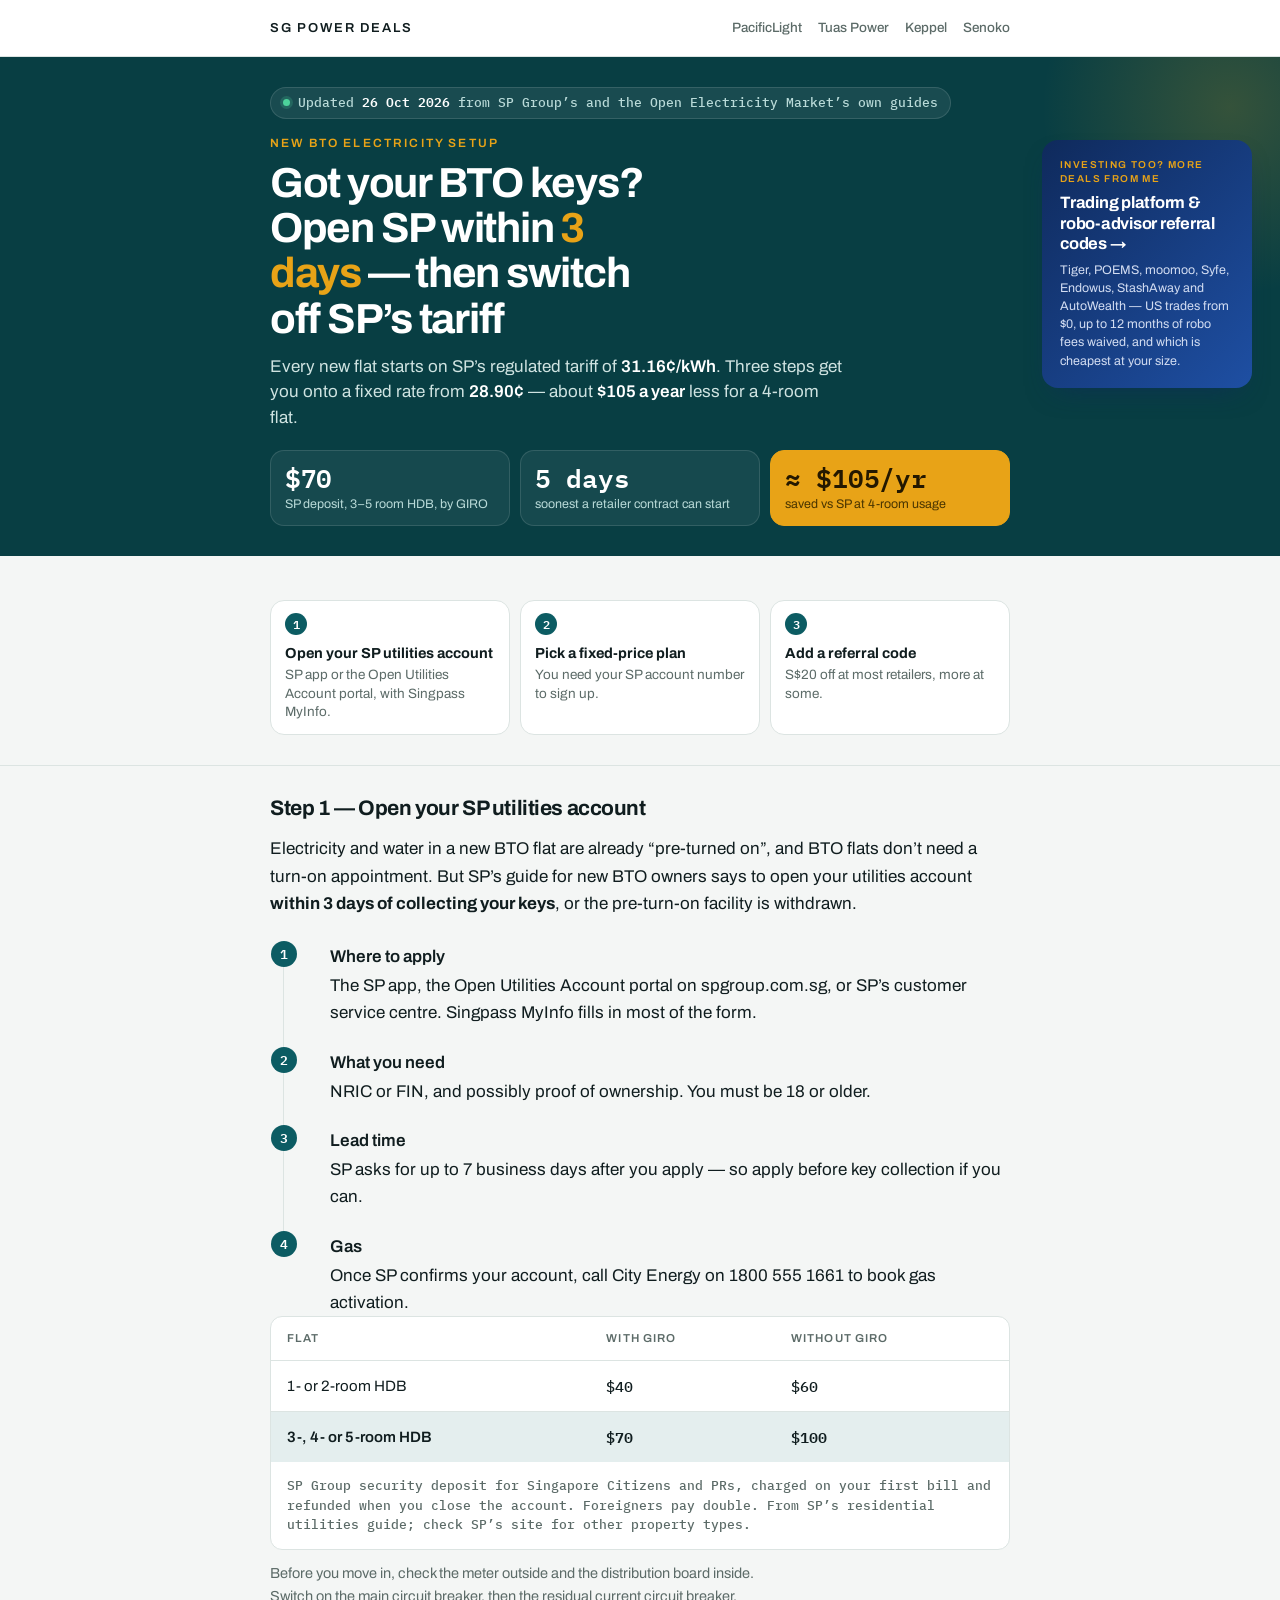
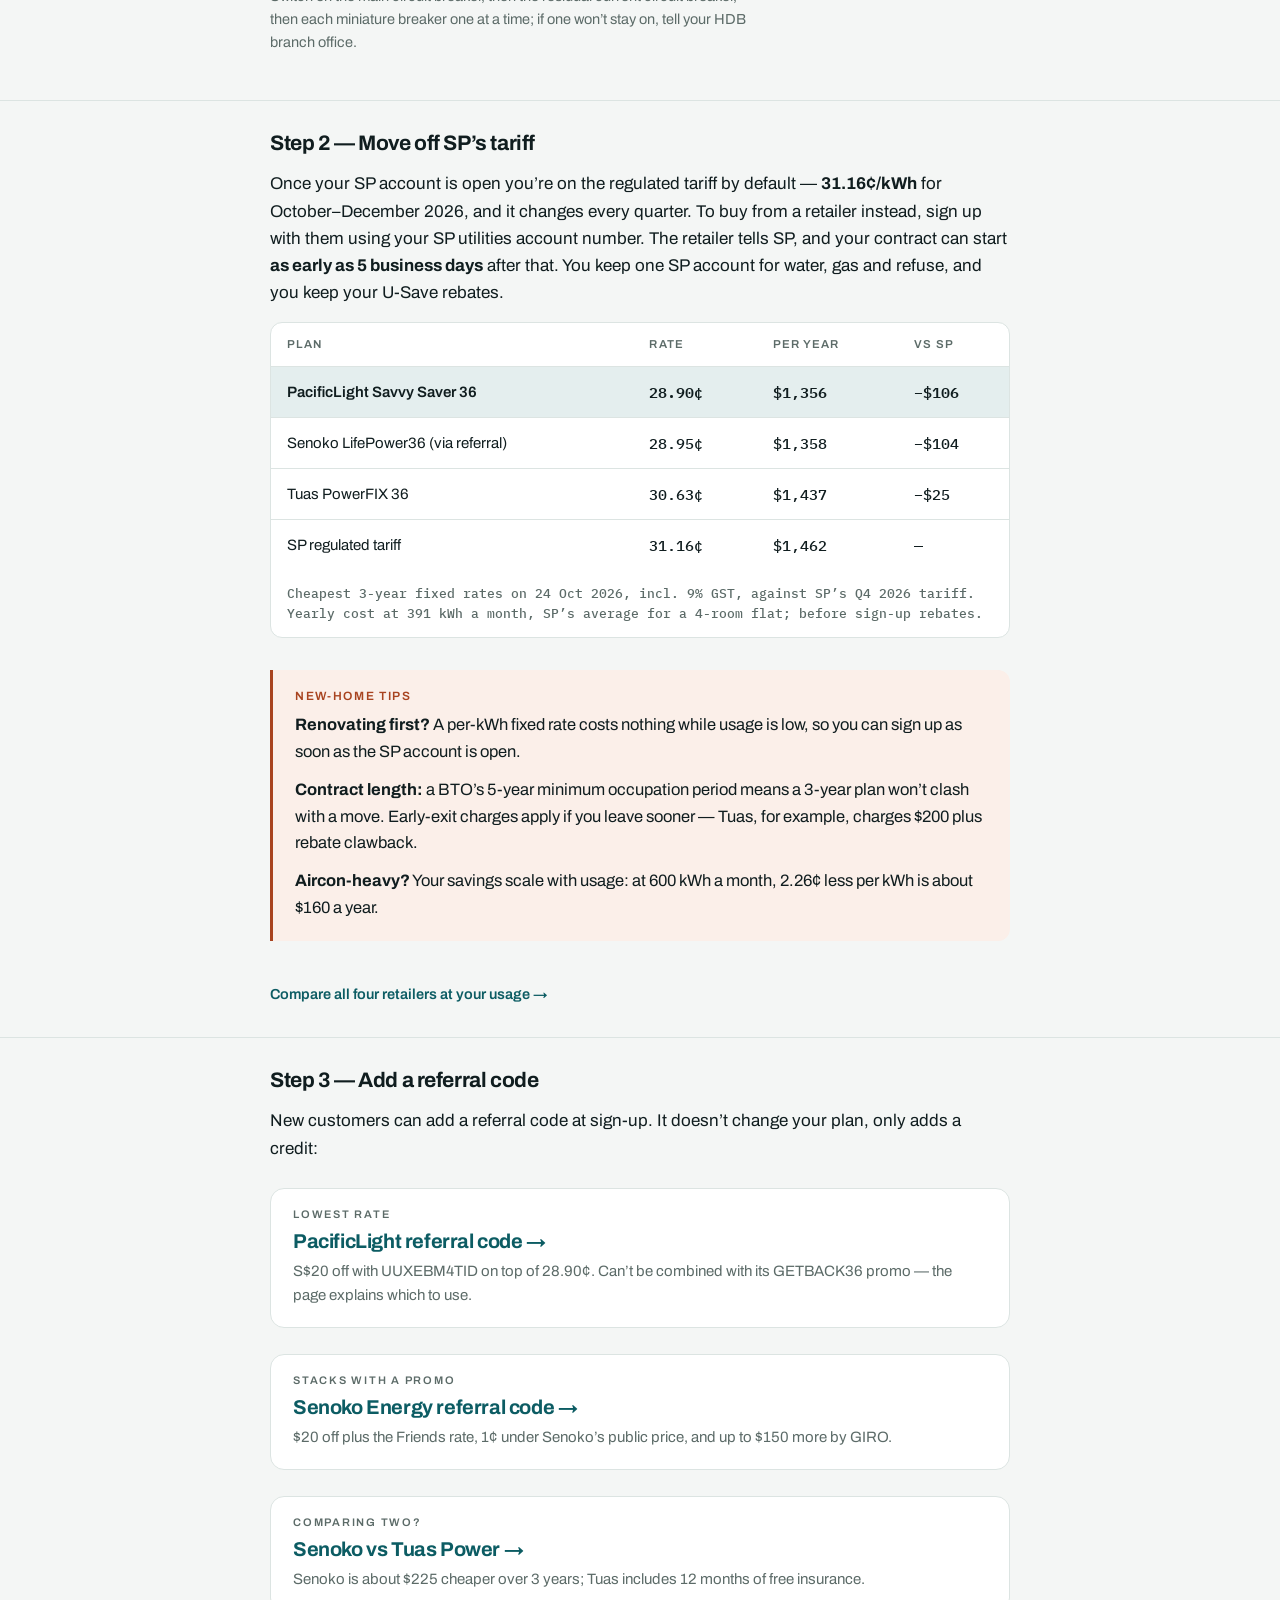
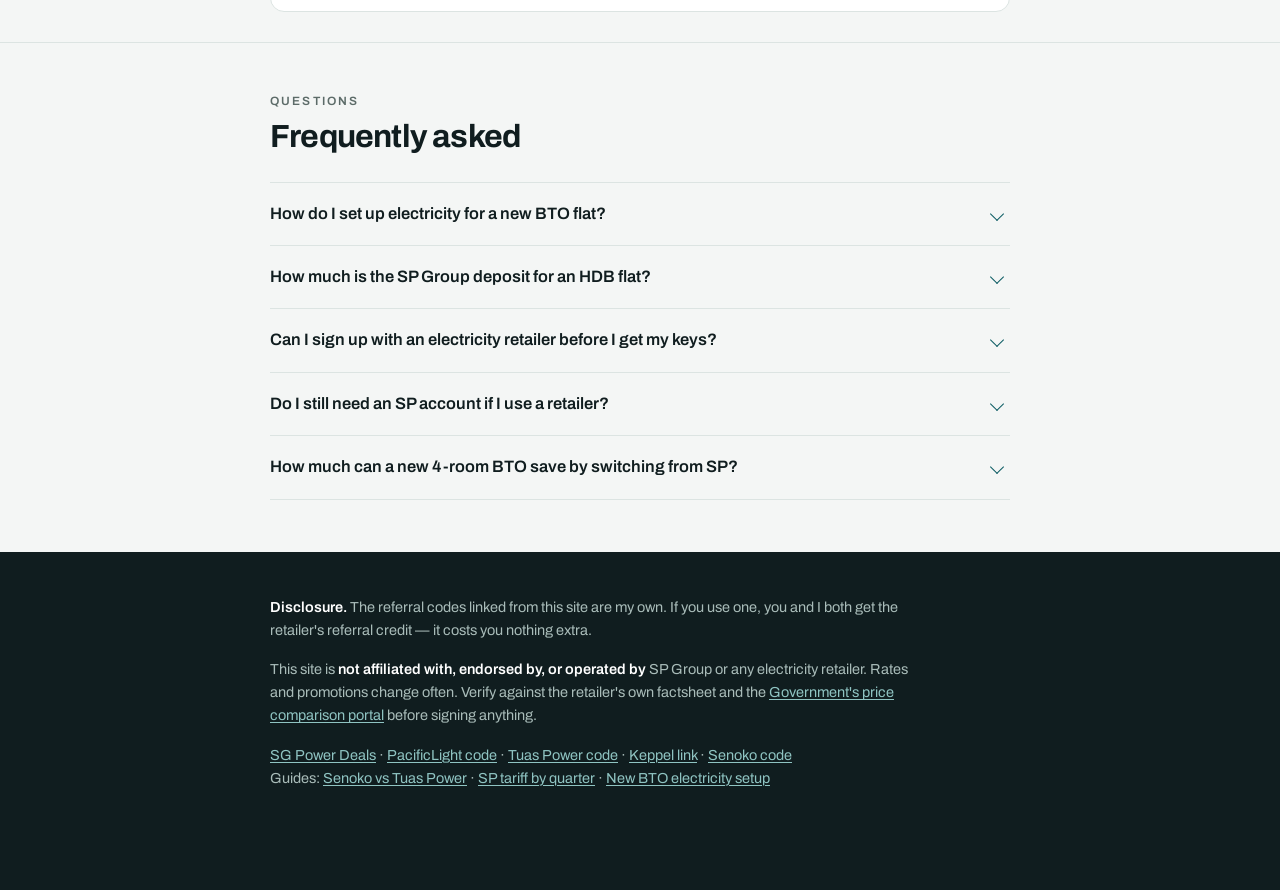
==== bto-electricity-setup/index.html @ 51de55b4 "Add bto-electricity-setup guide" ====
<!DOCTYPE html>
<html lang="en-SG">
<head>
<meta charset="utf-8">
<meta name="viewport" content="width=device-width, initial-scale=1">

<!-- =========================================================
     sgpowerdeals.com/bto-electricity-setup/
     New-BTO electricity guide, built 26 Oct 2026. Sources: SP Group
     "Pre-Turn-On Information for New BTO Owners" PDF (3-day rule),
     SP "Quick guide to your utilities" (7 business days lead time; BTO
     no appointment), SP Residential Utilities Guide (deposits),
     openelectricitymarket.sg (contract starts as early as 5 business days
     after the retailer informs SP). Retailer rates from 24 Oct 2026.
     When rates or the SP tariff change: hero rsub + vstats, the rates
     table (yearly cost = rate x 391 x 12), FAQ #5 (HTML + JSON-LD).
     ========================================================= -->

<title>New BTO Electricity Setup (2026): Open SP in 3 Days, Then Switch to a Fixed Plan</title>
<meta name="description" content="Collecting BTO keys? How to open your SP utilities account (deposit $70 by GIRO for 3–5 room), when to do it, and how to move off SP’s 31.16¢ tariff to a fixed plan from 28.90¢ — about $105 a year saved.">
<link rel="canonical" href="https://sgpowerdeals.com/bto-electricity-setup/">
<meta name="robots" content="index,follow,max-image-preview:large">

<meta property="og:type" content="article">
<meta property="og:title" content="New BTO? Set up electricity in 3 steps — and skip SP’s 31.16¢ tariff">
<meta property="og:description" content="Open SP within 3 days of key collection, then switch to a fixed plan from 28.90¢. Deposits, timelines and codes.">
<meta property="og:url" content="https://sgpowerdeals.com/bto-electricity-setup/">
<meta property="og:locale" content="en_SG">
<meta name="twitter:card" content="summary">
<meta name="theme-color" content="#0C5C63">

<link rel="preconnect" href="https://fonts.googleapis.com">
<link rel="preconnect" href="https://fonts.gstatic.com" crossorigin>
<link href="https://fonts.googleapis.com/css2?family=Archivo:wght@400;500;600;700&family=IBM+Plex+Mono:wght@500;600&display=swap" rel="stylesheet">
<link rel="stylesheet" href="/style.css">
</head>
<body>

<div class="masthead"><div class="wrap">
  <a class="brand" href="/">SG Power Deals</a>
  <nav class="mnav">
    <a href="/pacificlight-referral-code/">PacificLight</a>
    <a href="/tuas-power-referral-code/">Tuas Power</a>
    <a href="/keppel-electric-referral-code/">Keppel</a>
    <a href="/senoko-energy-referral-code/">Senoko</a>
  </nav>
</div></div>

<header class="rhero"><div class="wrap">
  <p class="asof"><span class="dot"></span><span>Updated <b>26 Oct 2026</b> from SP Group’s and the Open Electricity Market’s own guides</span></p>
  <p class="vlabel">New BTO electricity setup</p>
  <h1 class="rtitle">Got your BTO keys? Open SP within <em>3 days</em> — then switch off SP’s tariff</h1>
  <p class="rsub">Every new flat starts on SP’s regulated tariff of <b>31.16¢/kWh</b>. Three steps get you onto a fixed rate from <b>28.90¢</b> — about <b>$105 a year</b> less for a 4-room flat.</p>
  <div class="vstats"><div class="vstat"><div class="n">$70</div><div class="l">SP deposit, 3–5 room HDB, by GIRO</div></div><div class="vstat"><div class="n">5 days</div><div class="l">soonest a retailer contract can start</div></div><div class="vstat hi"><div class="n">≈ $105/yr</div><div class="l">saved vs SP at 4-room usage</div></div></div>
</div></header>

<main>
<section class="vsec"><div class="wrap">
  <ol class="qsteps"><li><b>Open your SP utilities account</b>SP app or the Open Utilities Account portal, with Singpass MyInfo.</li><li><b>Pick a fixed-price plan</b>You need your SP account number to sign up.</li><li><b>Add a referral code</b>S$20 off at most retailers, more at some.</li></ol>
</div></section>

<section class="vsec"><div class="wrap">
  <h2 class="sm">Step 1 — Open your SP utilities account</h2>
  <p>Electricity and water in a new BTO flat are already “pre-turned on”, and BTO flats don’t need a turn-on appointment. But SP’s guide for new BTO owners says to open your utilities account <b>within 3 days of collecting your keys</b>, or the pre-turn-on facility is withdrawn.</p>
  <ul class="steps">
    <li><b>Where to apply</b>The SP app, the Open Utilities Account portal on spgroup.com.sg, or SP’s customer service centre. Singpass MyInfo fills in most of the form.</li>
    <li><b>What you need</b>NRIC or FIN, and possibly proof of ownership. You must be 18 or older.</li>
    <li><b>Lead time</b>SP asks for up to 7 business days after you apply — so apply before key collection if you can.</li>
    <li><b>Gas</b>Once SP confirms your account, call City Energy on 1800 555 1661 to book gas activation.</li>
  </ul>
  <div class="scroll"><table><caption>SP Group security deposit for Singapore Citizens and PRs, charged on your first bill and refunded when you close the account. Foreigners pay double. From SP’s residential utilities guide; check SP’s site for other property types.</caption><thead><tr><th>Flat</th><th>With GIRO</th><th>Without GIRO</th></tr></thead><tbody>
<tr><td>1- or 2-room HDB</td><td class="num">$40</td><td class="num">$60</td></tr>
<tr class="subj"><td>3-, 4- or 5-room HDB</td><td class="num">$70</td><td class="num">$100</td></tr>
</tbody></table></div>
  <p class="fine">Before you move in, check the meter outside and the distribution board inside. Switch on the main circuit breaker, then the residual current circuit breaker, then each miniature breaker one at a time; if one won’t stay on, tell your HDB branch office.</p>
</div></section>

<section class="vsec"><div class="wrap">
  <h2 class="sm">Step 2 — Move off SP’s tariff</h2>
  <p>Once your SP account is open you’re on the regulated tariff by default — <b>31.16¢/kWh</b> for October–December 2026, and it changes every quarter. To buy from a retailer instead, sign up with them using your SP utilities account number. The retailer tells SP, and your contract can start <b>as early as 5 business days</b> after that. You keep one SP account for water, gas and refuse, and you keep your U-Save rebates.</p>
  <div class="scroll"><table><caption>Cheapest 3-year fixed rates on 24 Oct 2026, incl. 9% GST, against SP’s Q4 2026 tariff. Yearly cost at 391 kWh a month, SP’s average for a 4-room flat; before sign-up rebates.</caption><thead><tr><th>Plan</th><th>Rate</th><th>Per year</th><th>vs SP</th></tr></thead><tbody>
<tr class="subj"><td>PacificLight Savvy Saver 36</td><td class="num">28.90¢</td><td class="num">$1,356</td><td class="num">−$106</td></tr>
<tr><td>Senoko LifePower36 (via referral)</td><td class="num">28.95¢</td><td class="num">$1,358</td><td class="num">−$104</td></tr>
<tr><td>Tuas PowerFIX 36</td><td class="num">30.63¢</td><td class="num">$1,437</td><td class="num">−$25</td></tr>
<tr><td>SP regulated tariff</td><td class="num">31.16¢</td><td class="num">$1,462</td><td class="num">—</td></tr>
</tbody></table></div>
  <div class="notice"><div class="t">New-home tips</div><p><b>Renovating first?</b> A per-kWh fixed rate costs nothing while usage is low, so you can sign up as soon as the SP account is open.</p><p><b>Contract length:</b> a BTO’s 5-year minimum occupation period means a 3-year plan won’t clash with a move. Early-exit charges apply if you leave sooner — Tuas, for example, charges $200 plus rebate clawback.</p><p><b>Aircon-heavy?</b> Your savings scale with usage: at 600 kWh a month, 2.26¢ less per kWh is about $160 a year.</p></div>
  <a class="ranklink" href="/#compare">Compare all four retailers at your usage →</a>
</div></section>

<section class="vsec"><div class="wrap">
  <h2 class="sm">Step 3 — Add a referral code</h2>
  <p>New customers can add a referral code at sign-up. It doesn’t change your plan, only adds a credit:</p>
  <a class="also" href="/pacificlight-referral-code/">
    <div class="k">Lowest rate</div>
    <div class="h">PacificLight referral code →</div>
    <div class="d">S$20 off with UUXEBM4TID on top of 28.90¢. Can’t be combined with its GETBACK36 promo — the page explains which to use.</div>
  </a>
  <a class="also" href="/senoko-energy-referral-code/">
    <div class="k">Stacks with a promo</div>
    <div class="h">Senoko Energy referral code →</div>
    <div class="d">$20 off plus the Friends rate, 1¢ under Senoko’s public price, and up to $150 more by GIRO.</div>
  </a>
  <a class="also" href="/senoko-vs-tuas-power/">
    <div class="k">Comparing two?</div>
    <div class="h">Senoko vs Tuas Power →</div>
    <div class="d">Senoko is about $225 cheaper over 3 years; Tuas includes 12 months of free insurance.</div>
  </a>
  <a class="sister" href="https://sginvestdeals.com/">
    <div class="k">Investing too? More deals from me</div>
    <div class="h">Trading platform &amp; robo-advisor referral codes <span aria-hidden="true">→</span></div>
    <div class="d">Tiger, POEMS, moomoo, Syfe, Endowus, StashAway and AutoWealth — US trades from $0, up to 12 months of robo fees waived, and which is cheapest at your size.</div>
  </a>
</div></section>

<section><div class="wrap">
  <p class="kicker">Questions</p>
  <h2>Frequently asked</h2>
  <div class="faq">
    <details><summary>How do I set up electricity for a new BTO flat?</summary><div class="body"><p>Open an SP utilities account through the SP app or SP’s Open Utilities Account portal, ideally before key collection and no later than 3 days after. Electricity and water are pre-turned on in new BTO flats, so no appointment is needed. Then, if you want a fixed rate, sign up with an electricity retailer using your SP account number.</p></div></details>
    <details><summary>How much is the SP Group deposit for an HDB flat?</summary><div class="body"><p>For Singapore Citizens and PRs, $70 with GIRO or $100 without for a 3-, 4- or 5-room HDB flat, and $40 or $60 for 1- and 2-room flats. Foreigners pay double. The deposit is charged on your first bill and refunded when the account is closed.</p></div></details>
    <details><summary>Can I sign up with an electricity retailer before I get my keys?</summary><div class="body"><p>You need an SP utilities account number to sign up with a retailer, so open the SP account first. Once you have it, the retailer contract can start as early as 5 business days after the retailer informs SP.</p></div></details>
    <details><summary>Do I still need an SP account if I use a retailer?</summary><div class="body"><p>Yes. Your SP utilities account stays open for water, gas and refuse charges, and SP still reads your meter. The retailer only replaces the electricity charge.</p></div></details>
    <details><summary>How much can a new 4-room BTO save by switching from SP?</summary><div class="body"><p>At SP’s average of about 391 kWh a month for a 4-room flat, a 28.90¢ fixed plan costs about $106 a year less than SP’s Q4 2026 tariff of 31.16¢, before any sign-up rebate or referral credit.</p></div></details>
  </div>
</div></section>
</main>

<footer><div class="wrap">
  <p><b>Disclosure.</b> The referral codes linked from this site are my own. If you use one, you and I both get the retailer's referral credit — it costs you nothing extra.</p>
  <p>This site is <b>not affiliated with, endorsed by, or operated by</b> SP Group or any electricity retailer. Rates and promotions change often. Verify against the retailer's own factsheet and the <a href="https://compare.openelectricitymarket.sg/" rel="nofollow noopener">Government's price comparison portal</a> before signing anything.</p>
  <p style="margin:0"><a href="/">SG Power Deals</a> · <a href="/pacificlight-referral-code/">PacificLight code</a> · <a href="/tuas-power-referral-code/">Tuas Power code</a> · <a href="/keppel-electric-referral-code/">Keppel link</a> · <a href="/senoko-energy-referral-code/">Senoko code</a><br>Guides: <a href="/senoko-vs-tuas-power/">Senoko vs Tuas Power</a> · <a href="/sp-electricity-tariff/">SP tariff by quarter</a> · <a href="/bto-electricity-setup/">New BTO electricity setup</a></p>
</div></footer>

<script src="/app.js" defer></script>

<script type="application/ld+json">
{
 "@context": "https://schema.org",
 "@graph": [
  {
   "@type": "WebPage",
   "@id": "https://sgpowerdeals.com/bto-electricity-setup/#webpage",
   "url": "https://sgpowerdeals.com/bto-electricity-setup/",
   "name": "New BTO Electricity Setup (2026): Open SP in 3 Days, Then Switch to a Fixed Plan",
   "description": "Collecting BTO keys? How to open your SP utilities account (deposit $70 by GIRO for 3–5 room), when to do it, and how to move off SP’s 31.16¢ tariff to a fixed plan from 28.90¢ — about $105 a year saved.",
   "inLanguage": "en-SG",
   "dateModified": "2026-10-26",
   "isPartOf": {
    "@type": "WebSite",
    "name": "SG Power Deals",
    "url": "https://sgpowerdeals.com/"
   }
  },
  {
   "@type": "FAQPage",
   "@id": "https://sgpowerdeals.com/bto-electricity-setup/#faq",
   "mainEntity": [
    {
     "@type": "Question",
     "name": "How do I set up electricity for a new BTO flat?",
     "acceptedAnswer": {
      "@type": "Answer",
      "text": "Open an SP utilities account through the SP app or SP’s Open Utilities Account portal, ideally before key collection and no later than 3 days after. Electricity and water are pre-turned on in new BTO flats, so no appointment is needed. Then, if you want a fixed rate, sign up with an electricity retailer using your SP account number."
     }
    },
    {
     "@type": "Question",
     "name": "How much is the SP Group deposit for an HDB flat?",
     "acceptedAnswer": {
      "@type": "Answer",
      "text": "For Singapore Citizens and PRs, $70 with GIRO or $100 without for a 3-, 4- or 5-room HDB flat, and $40 or $60 for 1- and 2-room flats. Foreigners pay double. The deposit is charged on your first bill and refunded when the account is closed."
     }
    },
    {
     "@type": "Question",
     "name": "Can I sign up with an electricity retailer before I get my keys?",
     "acceptedAnswer": {
      "@type": "Answer",
      "text": "You need an SP utilities account number to sign up with a retailer, so open the SP account first. Once you have it, the retailer contract can start as early as 5 business days after the retailer informs SP."
     }
    },
    {
     "@type": "Question",
     "name": "Do I still need an SP account if I use a retailer?",
     "acceptedAnswer": {
      "@type": "Answer",
      "text": "Yes. Your SP utilities account stays open for water, gas and refuse charges, and SP still reads your meter. The retailer only replaces the electricity charge."
     }
    },
    {
     "@type": "Question",
     "name": "How much can a new 4-room BTO save by switching from SP?",
     "acceptedAnswer": {
      "@type": "Answer",
      "text": "At SP’s average of about 391 kWh a month for a 4-room flat, a 28.90¢ fixed plan costs about $106 a year less than SP’s Q4 2026 tariff of 31.16¢, before any sign-up rebate or referral credit."
     }
    }
   ]
  }
 ]
}
</script>
</body>
</html>
---- style.css ----
/* SG Power Deals — shared stylesheet
   Design system: teal = structure, amber = "cheapest / the win",
   clay = warning + "extra you'd pay". Amber ALWAYS means cheapest,
   on every page, so the charts read consistently across the site. */

:root{
  --ink:#101D1F;
  --paper:#F4F6F5;
  --card:#FFFFFF;
  --teal:#0C5C63;
  --teal-deep:#083E43;
  --teal-pale:#E4EEEE;
  --amber:#E8A317;
  --amber-pale:#FDF3DE;
  --clay:#A8431F;
  --clay-pale:#FBEFE9;
  --rule:#DCE4E2;
  --muted:#5C6B68;
  --sans:'Archivo',-apple-system,BlinkMacSystemFont,'Segoe UI',Roboto,sans-serif;
  --mono:'IBM Plex Mono',ui-monospace,SFMono-Regular,Menlo,monospace;
}
*{box-sizing:border-box}
html{-webkit-text-size-adjust:100%;scroll-behavior:smooth}
body{margin:0;background:var(--paper);color:var(--ink);
  font:400 17px/1.6 var(--sans);-webkit-font-smoothing:antialiased}
.wrap{max-width:760px;margin:0 auto;padding:0 20px}

/* ---------- masthead ---------- */
.masthead{border-bottom:1px solid var(--rule);background:var(--card)}
.masthead .wrap{display:flex;align-items:center;justify-content:space-between;
  gap:16px;min-height:56px;padding-top:8px;padding-bottom:8px;flex-wrap:wrap}
.brand{font:600 13px/1 var(--sans);letter-spacing:.14em;text-transform:uppercase;
  color:var(--ink);text-decoration:none;white-space:nowrap}
.mnav{display:flex;gap:16px;font:500 13.5px/1 var(--sans);flex-wrap:wrap}
.mnav a{color:var(--muted);text-decoration:none;white-space:nowrap}
.mnav a:hover{color:var(--teal)}
.mnav a[aria-current="page"]{color:var(--teal);font-weight:600}

/* ---------- hero ---------- */
.hero{background:var(--card);border-bottom:1px solid var(--rule);padding:56px 0 44px}
.eyebrow{font:600 12px/1 var(--sans);letter-spacing:.18em;text-transform:uppercase;
  color:var(--teal);margin:0 0 20px}
h1{font:700 clamp(38px,8.5vw,60px)/1.02 var(--sans);letter-spacing:-.035em;
  margin:0 0 20px;max-width:16ch}
h1 em{font-style:normal;color:var(--teal)}
.thesis{font-size:19px;line-height:1.5;max-width:56ch;margin:0}
.thesis b{font-weight:600}
.checked{font:500 13px/1.5 var(--mono);color:var(--muted);margin:22px 0 0;letter-spacing:.02em}

/* ---------- code slab ---------- */
.slab{background:var(--teal-deep);color:#fff;border-radius:18px;padding:26px 26px 22px;margin:34px 0 0}
.slab .cap{font:600 11px/1 var(--sans);letter-spacing:.18em;text-transform:uppercase;
  color:#8FC4C2;margin-bottom:14px}
.slab .val{font:600 clamp(30px,7.6vw,44px)/1 var(--mono);letter-spacing:.06em;
  word-break:break-all;margin-bottom:6px}
.slab .sub{font-size:15px;color:#B9DAD8;margin-bottom:20px}
.slab .sub b{color:var(--amber);font-weight:600}
.acts{display:flex;gap:10px;flex-wrap:wrap}
.acts>*{font:600 16px/1 var(--sans);border-radius:10px;padding:14px 22px;border:0;
  cursor:pointer;text-decoration:none;display:inline-block;
  transition:transform .12s ease,filter .12s ease}
.acts>*:hover{transform:translateY(-1px);filter:brightness(1.06)}
.acts>*:active{transform:translateY(0)}
.b-copy{background:var(--amber);color:#241800}
.b-go{background:transparent;color:#fff;box-shadow:inset 0 0 0 1.5px rgba(255,255,255,.35)}
.said{font:500 13px/1.4 var(--mono);color:var(--amber);margin-top:14px}
.said:empty{display:none}

/* ---------- sections ---------- */
section{padding:52px 0;border-bottom:1px solid var(--rule)}
section:last-of-type{border-bottom:0}
.kicker{font:600 12px/1 var(--sans);letter-spacing:.18em;text-transform:uppercase;
  color:var(--muted);margin:0 0 12px}
h2{font:700 clamp(24px,4.6vw,32px)/1.15 var(--sans);letter-spacing:-.025em;margin:0 0 14px}
h3{font:600 18px/1.3 var(--sans);margin:32px 0 8px}
p{margin:0 0 16px}
.lede{font-size:18px;max-width:60ch}
.fine{font-size:14.5px;color:var(--muted);max-width:62ch}
a{color:var(--teal);text-decoration-thickness:1px;text-underline-offset:2px}

/* ---------- bill / cost chart ---------- */
.chart{margin:30px 0 18px}
.bar-row{margin-bottom:22px}
.bar-head{display:flex;justify-content:space-between;align-items:baseline;gap:12px;margin-bottom:7px}
.bar-name{font-size:15.5px;font-weight:600;line-height:1.25}
.bar-name span{display:block;font:500 12.5px/1.3 var(--mono);color:var(--muted);letter-spacing:0}
.bar-name .win-tag{display:inline-block;font:600 10px/1 var(--sans);letter-spacing:.12em;
  text-transform:uppercase;background:var(--amber);color:#241800;
  padding:4px 7px;border-radius:4px;margin:5px 0 3px}
.bar-val{font:600 15px/1 var(--mono);white-space:nowrap;text-align:right}
.bar-val i{font-style:normal;display:block;font-size:12.5px;font-weight:500;
  color:var(--clay);margin-top:4px}
.track{height:26px;background:var(--teal-pale);border-radius:5px;overflow:hidden;display:flex}
.fill{height:100%;width:0;transition:width .7s cubic-bezier(.22,1,.36,1)}
.fill.base{background:var(--teal)}
.fill.win{background:var(--amber)}
.fill.gap{background:var(--clay);opacity:.85}
.legend{display:flex;gap:18px;flex-wrap:wrap;font:500 12.5px/1 var(--mono);
  color:var(--muted);margin-top:24px;padding-top:18px;border-top:1px solid var(--rule)}
.legend b{display:inline-block;width:10px;height:10px;border-radius:2px;
  margin-right:6px;vertical-align:-1px}
.sw-amber{background:var(--amber)}
.sw-teal{background:var(--teal)}
.sw-clay{background:var(--clay);opacity:.85}

/* ---------- notices ---------- */
.notice{background:var(--clay-pale);border-left:3px solid var(--clay);
  border-radius:0 12px 12px 0;padding:20px 22px;margin:32px 0}
.notice .t{font:600 12px/1 var(--sans);letter-spacing:.14em;text-transform:uppercase;
  color:var(--clay);margin-bottom:10px}
.notice p{margin:0;font-size:16.5px}
.notice p+p{margin-top:12px}
.notice.time{background:var(--amber-pale);border-left-color:var(--amber)}
.notice.time .t{color:#8A5D00}

/* ---------- steps ---------- */
.steps{list-style:none;counter-reset:s;padding:0;margin:26px 0 0}
.steps li{counter-increment:s;position:relative;padding:0 0 22px 46px;
  border-left:1px solid var(--rule);margin-left:13px}
.steps li:last-child{border-left-color:transparent;padding-bottom:0}
.steps li::before{content:counter(s);position:absolute;left:-13px;top:-2px;
  width:26px;height:26px;border-radius:50%;background:var(--teal);color:#fff;
  font:600 13px/26px var(--mono);text-align:center}
.steps b{display:block;font-weight:600;margin-bottom:2px}
.steps .fine{margin:0}

/* ---------- tables ---------- */
.scroll{overflow-x:auto;-webkit-overflow-scrolling:touch;margin:24px 0 12px;
  border:1px solid var(--rule);border-radius:12px;background:var(--card)}
table{width:100%;border-collapse:collapse;font-size:15px;min-width:460px}
thead th{font:600 11.5px/1.3 var(--sans);letter-spacing:.1em;text-transform:uppercase;
  color:var(--muted);text-align:left;padding:14px 16px;
  border-bottom:1px solid var(--rule);white-space:nowrap}
tbody td{padding:13px 16px;border-bottom:1px solid var(--rule);vertical-align:middle}
tbody tr:last-child td{border-bottom:0}
.num{font:500 15px/1 var(--mono);white-space:nowrap}
.sub-note{font:500 13px/1 var(--mono);color:var(--muted)}
tr.mark{background:var(--amber-pale)}
tr.mark td{font-weight:600}
tr.subj{background:var(--teal-pale)}
tr.subj td{font-weight:600}
.tag{display:inline-block;font:600 10.5px/1 var(--sans);letter-spacing:.1em;
  text-transform:uppercase;padding:5px 8px;border-radius:5px;white-space:nowrap}
.tag.ok{background:var(--teal);color:#fff}
.tag.no{background:#E8EAE9;color:var(--muted)}
.tag.best{background:var(--amber);color:#241800}
caption{caption-side:bottom;text-align:left;font:500 13px/1.5 var(--mono);
  color:var(--muted);padding:14px 16px}

/* ---------- faq ---------- */
.faq{margin-top:26px;border-top:1px solid var(--rule)}
details{border-bottom:1px solid var(--rule)}
summary{cursor:pointer;list-style:none;padding:18px 40px 18px 0;position:relative;
  font-weight:600;font-size:16.5px}
summary::-webkit-details-marker{display:none}
summary::after{content:"";position:absolute;right:8px;top:26px;width:9px;height:9px;
  border-right:1.5px solid var(--teal);border-bottom:1.5px solid var(--teal);
  transform:rotate(45deg);transition:transform .2s}
details[open] summary::after{transform:rotate(-135deg)}
details .body{padding:0 0 20px}
details .body p{margin:0;color:#2A3735;font-size:16px}
details .body p+p{margin-top:12px}
summary:focus-visible,a:focus-visible,button:focus-visible{
  outline:2px solid var(--amber);outline-offset:3px;border-radius:3px}

/* ---------- cross-link ---------- */
.also{display:block;background:var(--card);border:1px solid var(--rule);
  border-radius:14px;padding:20px 22px;text-decoration:none;color:inherit;
  margin-top:26px;transition:border-color .15s ease,transform .15s ease}
.also:hover{border-color:var(--teal);transform:translateY(-2px)}
.also .k{font:600 11px/1 var(--sans);letter-spacing:.16em;text-transform:uppercase;
  color:var(--muted);margin-bottom:9px}
.also .h{font:700 20px/1.2 var(--sans);letter-spacing:-.02em;color:var(--teal);margin-bottom:6px}
.also .d{font-size:15px;color:var(--muted)}

/* ---------- footer ---------- */
footer{background:var(--ink);color:#A9BCB9;padding:44px 0 100px;font-size:14.5px}
footer b{color:#fff;font-weight:600}
footer a{color:#8FC4C2}

/* ---------- sticky code dock ---------- */
.dock{position:fixed;left:0;right:0;bottom:0;z-index:40;background:var(--teal-deep);
  border-top:1px solid rgba(255,255,255,.14);padding:10px 20px;
  display:none;align-items:center;justify-content:space-between;gap:12px}
.dock .c{font:600 17px/1 var(--mono);color:#fff;letter-spacing:.05em}
.dock .c small{display:block;font:500 11px/1.4 var(--sans);color:#8FC4C2;
  letter-spacing:.08em;text-transform:uppercase;margin-top:3px}
.dock button{background:var(--amber);color:#241800;border:0;border-radius:9px;
  padding:12px 18px;font:600 15px/1 var(--sans);cursor:pointer;white-space:nowrap}
.dock a.go{background:var(--amber);color:#241800;border-radius:9px;text-decoration:none;
  padding:12px 18px;font:600 15px/1 var(--sans);white-space:nowrap}
@media (max-width:620px){ .dock{display:flex} footer{padding-bottom:110px} }

/* ---------- homepage ---------- */
.card{display:block;background:var(--card);border:1px solid var(--rule);
  border-radius:16px;padding:24px;text-decoration:none;color:inherit;margin-bottom:16px;
  transition:border-color .15s ease,transform .15s ease}
.card:hover{border-color:var(--teal);transform:translateY(-2px)}
.card .top{display:flex;align-items:center;gap:8px;margin-bottom:12px;flex-wrap:wrap}
.pill{font:600 10.5px/1 var(--sans);letter-spacing:.12em;text-transform:uppercase;
  background:var(--amber);color:#241800;padding:6px 9px;border-radius:5px}
.pill.q{background:var(--amber-pale);color:#6B4A00}
.pill.t{background:var(--teal-pale);color:var(--teal-deep)}
.card h3{font:700 22px/1.2 var(--sans);letter-spacing:-.02em;margin:0 0 8px;color:var(--teal)}
.card .d{font-size:15.5px;color:var(--muted);margin:0 0 14px}
.card .code{font:600 15px/1 var(--mono);letter-spacing:.06em;display:inline-block;
  background:#F0F4F3;padding:9px 12px;border-radius:7px}

@media (max-width:620px){
  .hero{padding:40px 0 34px}
  section{padding:40px 0}
  .slab{padding:22px 20px 20px;border-radius:14px}
  .acts>*{flex:1 1 auto;text-align:center}
  .masthead .wrap{min-height:0;padding-top:12px;padding-bottom:12px}
}
@media (prefers-reduced-motion:reduce){
  *{transition:none!important;animation:none!important}
  html{scroll-behavior:auto}
}

/* ---------- homepage: verdict hero ---------- */
.vhero{background:var(--teal-deep);color:#fff;padding:44px 0 40px;position:relative;overflow:hidden}
.vhero::after{content:"";position:absolute;right:-120px;top:-120px;width:360px;height:360px;
  border-radius:50%;background:radial-gradient(circle,rgba(232,163,23,.22),rgba(232,163,23,0) 70%);pointer-events:none}
.vhero .wrap{position:relative;z-index:1}
.asof{display:inline-flex;align-items:center;gap:8px;font:500 12.5px/1.4 var(--mono);
  color:#B9DAD8;background:rgba(255,255,255,.07);border:1px solid rgba(255,255,255,.12);
  border-radius:999px;padding:6px 12px;margin:0 0 26px}
.asof b{color:#fff;font-weight:600}
.asof .dot{width:7px;height:7px;border-radius:50%;background:#4CD39B;box-shadow:0 0 0 3px rgba(76,211,155,.2);flex:none}
.vlabel{font:600 12px/1 var(--sans);letter-spacing:.18em;text-transform:uppercase;color:var(--amber);margin:0 0 12px}
.vtitle{font:700 clamp(36px,8vw,58px)/1.02 var(--sans);letter-spacing:-.035em;margin:0 0 26px;max-width:none}
.vtitle em{font-style:normal;color:#8FC4C2;display:block}
.vstats{display:grid;grid-template-columns:repeat(3,1fr);gap:10px;margin:0 0 26px}
.vstat{background:rgba(255,255,255,.06);border:1px solid rgba(255,255,255,.12);border-radius:14px;padding:16px 16px 14px}
.vstat .n{font:600 clamp(24px,5vw,32px)/1 var(--mono);letter-spacing:-.01em;margin-bottom:8px}
.vstat .l{font-size:13.5px;line-height:1.35;color:#B9DAD8}
.vstat.hi{background:var(--amber);border-color:var(--amber);color:#241800}
.vstat.hi .l{color:#4A3500}
.vacts{display:flex;gap:10px;flex-wrap:wrap}
.vacts>*{font:600 16px/1 var(--sans);border-radius:10px;padding:14px 22px;text-decoration:none;display:inline-block}
.vfine{font-size:13px;line-height:1.5;color:#8FC4C2;margin:18px 0 0;max-width:62ch}

/* ---------- homepage: at-a-glance cards ---------- */
.glance{padding:0 0 8px;border-bottom:0;margin-top:-1px;background:linear-gradient(var(--teal-deep) 0 34px,var(--paper) 34px)}
.gcards{display:grid;grid-template-columns:repeat(4,1fr);gap:10px}
.gcard{display:block;background:var(--card);border:1px solid var(--rule);border-radius:14px;
  padding:14px 14px 13px;text-decoration:none;color:inherit;box-shadow:0 6px 18px -12px rgba(8,62,67,.45);
  transition:transform .15s ease,border-color .15s ease}
.gcard:hover{transform:translateY(-2px);border-color:var(--teal)}
.gcard .k{font:600 10.5px/1.2 var(--sans);letter-spacing:.12em;text-transform:uppercase;color:var(--muted);margin-bottom:8px}
.gcard .h{font:700 18px/1.15 var(--sans);letter-spacing:-.02em;color:var(--teal);margin-bottom:4px}
.gcard .d{font-size:13px;line-height:1.4;color:var(--muted)}
.gcard:first-child{border-color:var(--amber);background:var(--amber-pale)}

/* ---------- homepage: comparison board ---------- */
.ctrl{background:var(--card);border:1px solid var(--rule);border-radius:16px;padding:18px;margin:22px 0 12px;
  display:grid;grid-template-columns:auto 1fr;gap:18px 26px;align-items:center}
.seg{display:inline-flex;background:var(--paper);border:1px solid var(--rule);border-radius:10px;padding:3px}
.seg button{font:600 14.5px/1 var(--sans);border:0;background:transparent;color:var(--muted);
  padding:11px 16px;border-radius:8px;cursor:pointer}
.seg button[aria-selected="true"]{background:var(--teal);color:#fff}
.use label{display:flex;justify-content:space-between;align-items:baseline;font:600 13px/1 var(--sans);
  letter-spacing:.06em;text-transform:uppercase;color:var(--muted);margin-bottom:10px}
.use output{font:600 16px/1 var(--mono);color:var(--ink);letter-spacing:0;text-transform:none}
.use input[type=range]{width:100%;accent-color:var(--teal);margin:0 0 10px}
.presets{display:flex;gap:6px;flex-wrap:wrap}
.presets button{font:500 12.5px/1 var(--mono);border:1px solid var(--rule);background:var(--card);color:var(--muted);
  padding:7px 10px;border-radius:999px;cursor:pointer}
.presets button.on{background:var(--teal-pale);border-color:var(--teal);color:var(--teal-deep)}
.board{list-style:none;margin:0;padding:0;display:grid;gap:8px}
.board .row>a,.board .row{display:grid;grid-template-columns:36px 1fr auto;gap:14px;align-items:center;
  text-decoration:none;color:inherit}
.board .row{background:var(--card);border:1px solid var(--rule);border-radius:14px;padding:14px 16px;
  transition:border-color .15s ease}
.board .row>a{grid-column:1/-1}
.board .row:hover{border-color:var(--teal)}
.board .row.best{border:2px solid var(--amber);background:linear-gradient(90deg,var(--amber-pale),var(--card) 70%)}
.rk{width:32px;height:32px;border-radius:50%;display:grid;place-items:center;font:600 14px/1 var(--mono);
  background:var(--paper);color:var(--muted)}
.row.best .rk{background:var(--amber);color:#241800}
.who b{display:block;font:700 17px/1.2 var(--sans);letter-spacing:-.01em}
.who span{display:block;font-size:14px;color:var(--ink);margin-top:2px}
.who small{display:block;font-size:12.5px;line-height:1.35;color:var(--muted);margin-top:3px}
.sbar{height:6px;border-radius:3px;background:var(--paper);margin-top:9px;overflow:hidden;max-width:320px}
.sbar i{display:block;height:100%;background:var(--teal);border-radius:3px;transition:width .35s ease}
.row.best .sbar i{background:var(--amber)}
.tot{text-align:right}
.tot b{display:block;font:600 19px/1.1 var(--mono)}
.tot span{display:block;font:500 12.5px/1.3 var(--mono);color:var(--clay);margin-top:4px;white-space:nowrap}
.row.best .tot span{color:#2E7D5B}
.spline{font-size:14px;color:var(--muted);padding:12px 16px;border:1px dashed var(--rule);border-radius:12px;margin:8px 0 18px}
.spline b{color:var(--ink);font-family:var(--mono);font-weight:600}

/* ---------- homepage: code cards grid ---------- */
.cgrid{display:grid;grid-template-columns:1fr 1fr;gap:14px;margin-top:20px}
.cgrid .card{margin:0;display:flex;flex-direction:column}
.cgrid .card .d{flex:1}
.cgrid .card .code{align-self:flex-start}

@media (max-width:720px){
  .gcards{grid-template-columns:1fr 1fr}
  .ctrl{grid-template-columns:1fr}
  .cgrid{grid-template-columns:1fr}
}
@media (max-width:520px){
  .vstats{grid-template-columns:1fr 1fr}
  .vstat.hi{grid-column:1/-1}
  .board .row>a,.board .row{grid-template-columns:28px 1fr auto;gap:10px}
  .board .row{padding:12px}
  .rk{width:26px;height:26px;font-size:12.5px}
  .tot b{font-size:16px}
  .vacts>*{flex:1 1 auto;text-align:center}
}

/* ---------- retailer pages v2: condensed hero ---------- */
.rhero{background:var(--teal-deep);color:#fff;padding:30px 0 30px;position:relative;overflow:hidden}
.rhero::after{content:"";position:absolute;right:-140px;top:-140px;width:380px;height:380px;border-radius:50%;
  background:radial-gradient(circle,rgba(232,163,23,.2),rgba(232,163,23,0) 70%);pointer-events:none}
.rhero .wrap{position:relative;z-index:1}
.rhero .asof{margin-bottom:18px}
.rtitle{font:700 clamp(28px,6vw,42px)/1.08 var(--sans);letter-spacing:-.03em;margin:0 0 12px}
.rtitle em{font-style:normal;color:var(--amber)}
.rsub{font-size:17px;line-height:1.5;color:#CFE3E1;margin:0 0 20px;max-width:58ch}
.rsub b{color:#fff;font-weight:600}
.rslab{background:rgba(255,255,255,.07);border:1px solid rgba(255,255,255,.16);border-radius:16px;
  padding:16px 18px;display:flex;align-items:center;justify-content:space-between;gap:14px 20px;flex-wrap:wrap;margin:0 0 12px}
.rslab .cap{font:600 10.5px/1 var(--sans);letter-spacing:.16em;text-transform:uppercase;color:#8FC4C2;margin-bottom:8px}
.rslab .val{font:600 clamp(26px,6vw,34px)/1 var(--mono);letter-spacing:.06em}
.rslab .acts>*{padding:13px 18px;font-size:15px}
.rslab .said{flex-basis:100%;margin-top:0}
.rhero .vstats{margin:0}
.rhero .vstat{padding:13px 14px 12px}
.rhero .vstat .n{font-size:clamp(20px,4.4vw,26px);margin-bottom:6px}
.rhero .vstat .l{font-size:12.5px}

/* verdict + quick steps */
.vsec{padding:30px 0;border-bottom:1px solid var(--rule)}
h2.sm{font:700 21px/1.2 var(--sans);letter-spacing:-.02em;margin:0 0 14px}
.verdict{display:grid;grid-template-columns:1fr 1fr;gap:10px}
.vcol{background:var(--card);border:1px solid var(--rule);border-radius:14px;padding:14px 16px}
.vcol .t{font:700 13px/1 var(--sans);letter-spacing:.08em;text-transform:uppercase;margin-bottom:10px}
.vcol.yes{border-top:4px solid #2E7D5B}.vcol.yes .t{color:#2E7D5B}
.vcol.no{border-top:4px solid var(--clay)}.vcol.no .t{color:var(--clay)}
.vcol ul{margin:0;padding:0;list-style:none;display:grid;gap:7px}
.vcol li{font-size:14.5px;line-height:1.4;padding-left:16px;position:relative}
.vcol li::before{content:"";position:absolute;left:0;top:.55em;width:6px;height:6px;border-radius:50%;background:currentColor;opacity:.35}
.vcol li b{font-weight:600}
.qsteps{list-style:none;margin:14px 0 0;padding:0;display:grid;grid-template-columns:repeat(3,1fr);gap:10px;counter-reset:q}
.qsteps li{counter-increment:q;background:var(--card);border:1px solid var(--rule);border-radius:14px;padding:12px 14px;font-size:13.5px;line-height:1.4;color:var(--muted)}
.qsteps li::before{content:counter(q);display:inline-grid;place-items:center;width:22px;height:22px;border-radius:50%;
  background:var(--teal);color:#fff;font:600 12px/1 var(--mono);margin-bottom:8px}
.qsteps li b{display:block;color:var(--ink);font-size:14.5px;margin-bottom:2px}
.vsec .scroll{margin-top:0}
.ranklink{display:inline-block;margin-top:12px;font:600 14.5px/1.3 var(--sans);color:var(--teal);text-decoration:none}
.ranklink:hover{text-decoration:underline}

/* collapsed full details */
.more{background:var(--card);border:1px solid var(--rule);border-radius:14px;margin-bottom:8px;overflow:hidden}
.more>summary{cursor:pointer;list-style:none;padding:14px 44px 14px 16px;font:600 15.5px/1.35 var(--sans);position:relative}
.more>summary::-webkit-details-marker{display:none}
.more>summary::after{content:"+";position:absolute;right:16px;top:50%;transform:translateY(-50%);
  width:auto;height:auto;border:0;font:500 22px/1 var(--mono);color:var(--teal)}
.more[open]>summary::after{content:"–";transform:translateY(-50%)}
.more{border-bottom:1px solid var(--rule)}
.more>.in{padding:0 16px 16px}
.more .in h3{font-size:17px}
.more .in .chart{margin-top:8px}

@media (max-width:620px){
  .rhero{padding:22px 0 24px}
  .rslab{padding:14px}
  .rslab .acts{width:100%}
  .verdict,.qsteps{grid-template-columns:1fr}
  .qsteps li{display:grid;grid-template-columns:30px 1fr;column-gap:8px;padding:11px 12px}
  .qsteps li::before{margin:0;grid-row:span 2}
  .rhero .vstats{grid-template-columns:repeat(3,1fr);gap:6px}
  .rhero .vstat.hi{grid-column:auto}
  .rhero .vstat{padding:10px 9px}
  .rhero .vstat .n{font-size:18px}
  .rhero .vstat .l{font-size:11.5px}
}
.more .in .lede{font-size:16px}
.more .in .notice{margin-top:4px}

/* sister-site banner (sginvestdeals.com) */
.sister{display:block;margin-top:16px;padding:18px 20px;border-radius:16px;text-decoration:none;
  color:#fff;background:linear-gradient(120deg,var(--teal-deep),var(--teal));
  box-shadow:0 10px 24px -16px rgba(8,62,67,.7);transition:transform .15s ease}
.sister:hover{transform:translateY(-2px)}
.sister .k{font:600 11px/1 var(--sans);letter-spacing:.16em;text-transform:uppercase;color:var(--amber);margin-bottom:8px}
.sister .h{font:700 19px/1.25 var(--sans);letter-spacing:-.015em;margin-bottom:6px}
.sister .d{font-size:14px;line-height:1.45;color:#CFE3E1}
/* sister link: navy (sginvestdeals brand) so it stands apart; side card on wide screens */
.sister{background:linear-gradient(135deg,#0F2A5C,#1E4FA3);box-shadow:0 12px 28px -14px rgba(15,42,92,.75)}
.sister .d{color:#D3DDF2}
@media (min-width:1240px){
  .sister{position:fixed;top:140px;right:24px;width:210px;margin:0;padding:18px;z-index:30}
  .sister:hover{transform:translateY(-3px)}
  .sister .k{font-size:10px;letter-spacing:.14em;line-height:1.35}
  .sister .h{font-size:16.5px}
  .sister .d{font-size:12.5px;line-height:1.45}
}
/* wide screens (laptops and up): use more of the width; keep prose at reading width; dock the side card next to the content */
@media (min-width:1240px){
  :root{--w:min(1080px, calc(100vw - 500px))}
  .wrap{max-width:var(--w)}
  .faq p,details.more p,.disc{max-width:78ch}
  footer p{max-width:80ch}
  .sister{left:calc(50% + var(--w) / 2 + 12px);right:auto}
}

/* ---------- homepage hero v3: overview first, ranking, then CTA (26 Oct 2026) ---------- */
.vsub{font-size:clamp(16px,2.2vw,19px);line-height:1.45;color:#D5E8E6;max-width:60ch;margin:-10px 0 24px}
.vrank{list-style:none;margin:0 0 24px;padding:0;max-width:680px;display:grid;gap:6px}
.vrank li>a,.vrank li.sp{display:grid;grid-template-columns:28px 1fr auto auto;align-items:center;gap:12px;
  padding:11px 14px;border-radius:12px;background:rgba(255,255,255,.06);border:1px solid rgba(255,255,255,.12);color:#fff;text-decoration:none}
.vrank li>a:hover{background:rgba(255,255,255,.11)}
.vrank .rk{width:26px;height:26px;border-radius:50%;display:grid;place-items:center;font:600 12.5px/1 var(--mono);background:rgba(255,255,255,.14);color:inherit;margin:0}
.vrank .who b{display:block;font-weight:600;font-size:16px}
.vrank .who small{display:block;font-size:13px;color:#B9DAD8;margin-top:2px}
.vrank .tot{font:600 17px/1 var(--mono);text-align:right}
.vrank .tag{font:600 11px/1 var(--sans);letter-spacing:.08em;text-transform:uppercase;background:#241800;color:var(--amber);padding:5px 8px;border-radius:5px}
.vrank li:not(.top) .tot{grid-column:4}
.vrank li.top>a{background:var(--amber);border-color:var(--amber);color:#241800}
.vrank li.top .who small{color:#4A3500}
.vrank li.top .rk{background:rgba(36,24,0,.14)}
.vrank li.sp{background:transparent;border-style:dashed;color:#B9DAD8}
.vrank li.sp .who b{font-weight:500}
.h-pri{background:var(--amber);color:#241800}
.h-sec{background:transparent;color:#fff;box-shadow:inset 0 0 0 1.5px rgba(255,255,255,.35)}
@media (max-width:520px){
  .vrank li>a,.vrank li.sp{grid-template-columns:24px 1fr auto;gap:10px;padding:10px 12px}
  .vrank .tag{display:none}
  .vrank li:not(.top) .tot{grid-column:auto}
  .vrank .tot{font-size:15px}
}
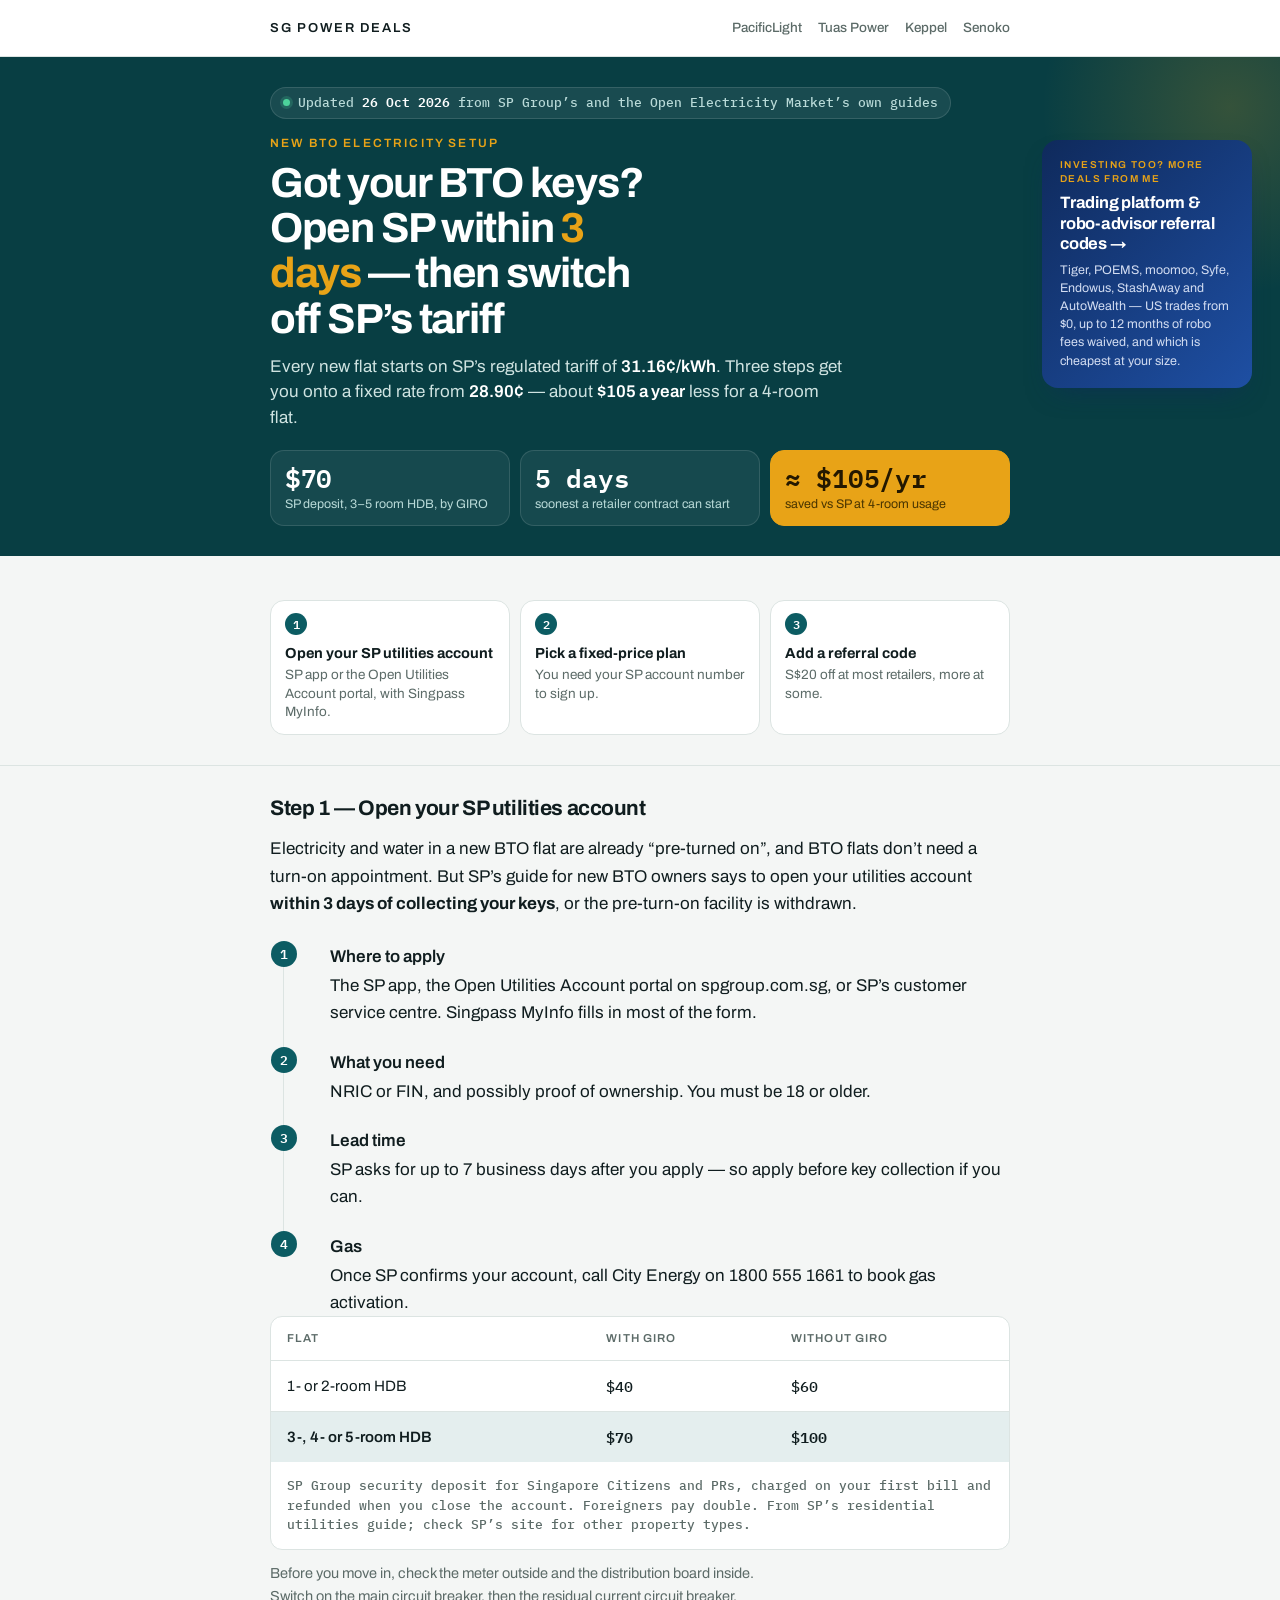
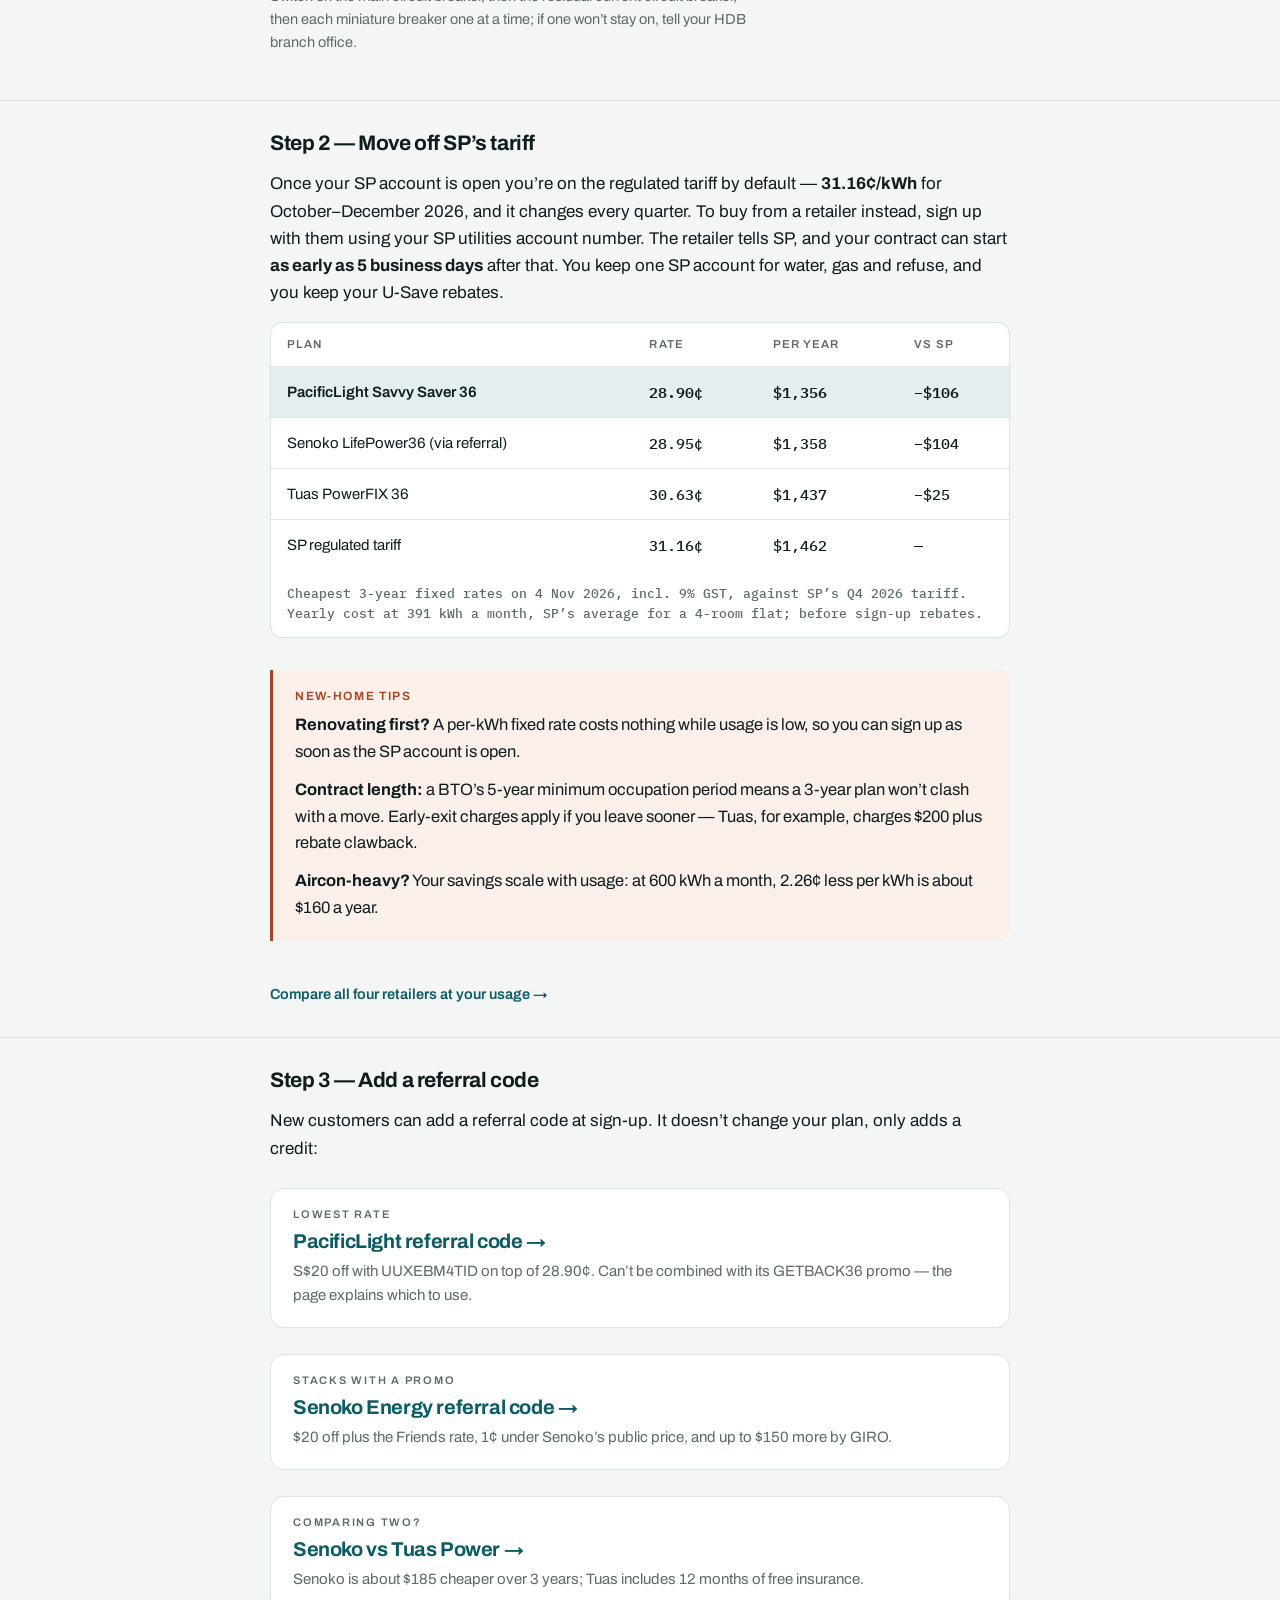
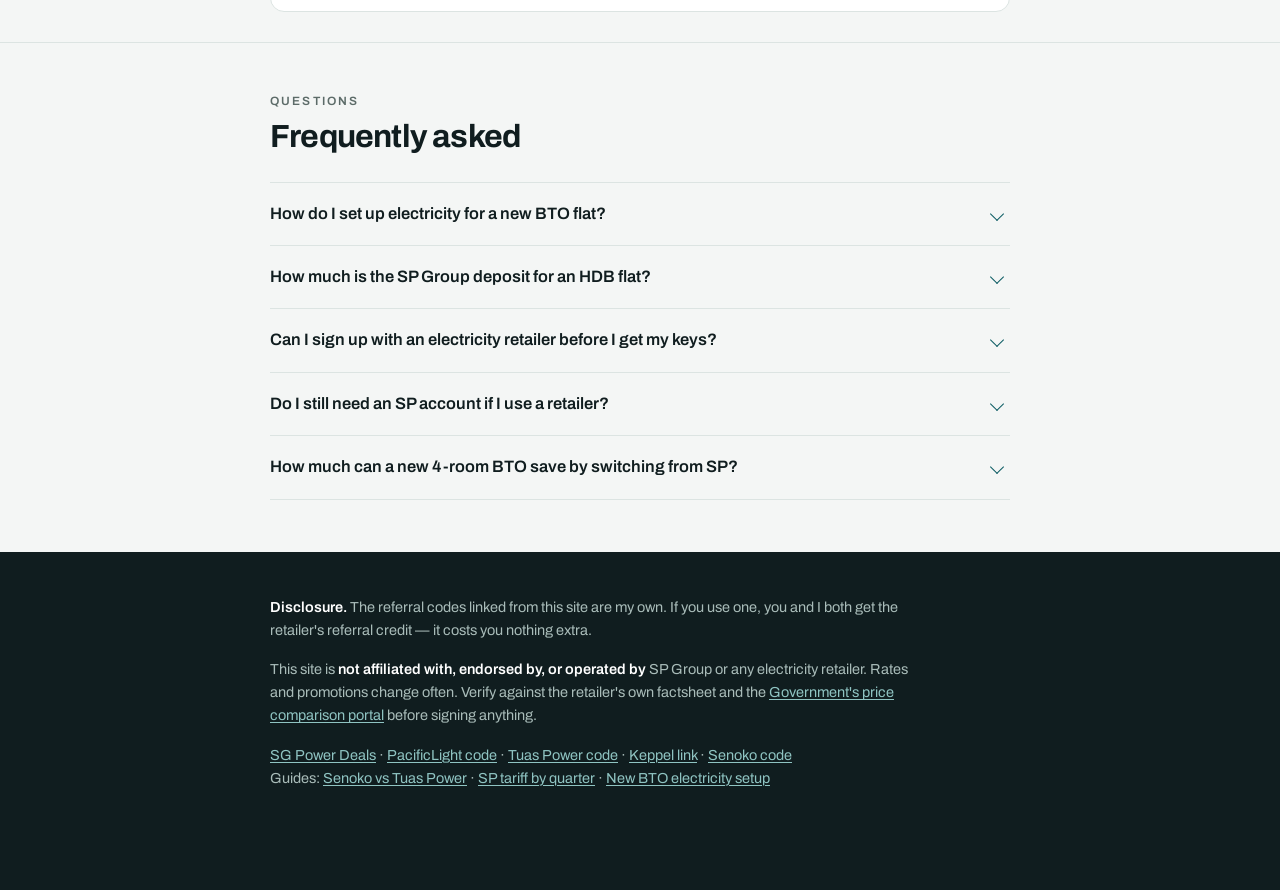
==== commit e942b7f3: "BTO guide: rates as at 4 Nov" ====
--- a/bto-electricity-setup/index.html
+++ b/bto-electricity-setup/index.html
@@ -78,7 +78,7 @@
 <section class="vsec"><div class="wrap">
   <h2 class="sm">Step 2 — Move off SP’s tariff</h2>
   <p>Once your SP account is open you’re on the regulated tariff by default — <b>31.16¢/kWh</b> for October–December 2026, and it changes every quarter. To buy from a retailer instead, sign up with them using your SP utilities account number. The retailer tells SP, and your contract can start <b>as early as 5 business days</b> after that. You keep one SP account for water, gas and refuse, and you keep your U-Save rebates.</p>
-  <div class="scroll"><table><caption>Cheapest 3-year fixed rates on 24 Oct 2026, incl. 9% GST, against SP’s Q4 2026 tariff. Yearly cost at 391 kWh a month, SP’s average for a 4-room flat; before sign-up rebates.</caption><thead><tr><th>Plan</th><th>Rate</th><th>Per year</th><th>vs SP</th></tr></thead><tbody>
+  <div class="scroll"><table><caption>Cheapest 3-year fixed rates on 4 Nov 2026, incl. 9% GST, against SP’s Q4 2026 tariff. Yearly cost at 391 kWh a month, SP’s average for a 4-room flat; before sign-up rebates.</caption><thead><tr><th>Plan</th><th>Rate</th><th>Per year</th><th>vs SP</th></tr></thead><tbody>
 <tr class="subj"><td>PacificLight Savvy Saver 36</td><td class="num">28.90¢</td><td class="num">$1,356</td><td class="num">−$106</td></tr>
 <tr><td>Senoko LifePower36 (via referral)</td><td class="num">28.95¢</td><td class="num">$1,358</td><td class="num">−$104</td></tr>
 <tr><td>Tuas PowerFIX 36</td><td class="num">30.63¢</td><td class="num">$1,437</td><td class="num">−$25</td></tr>
@@ -104,7 +104,7 @@
   <a class="also" href="/senoko-vs-tuas-power/">
     <div class="k">Comparing two?</div>
     <div class="h">Senoko vs Tuas Power →</div>
-    <div class="d">Senoko is about $225 cheaper over 3 years; Tuas includes 12 months of free insurance.</div>
+    <div class="d">Senoko is about $185 cheaper over 3 years; Tuas includes 12 months of free insurance.</div>
   </a>
   <a class="sister" href="https://sginvestdeals.com/">
     <div class="k">Investing too? More deals from me</div>
@@ -145,7 +145,7 @@
    "name": "New BTO Electricity Setup (2026): Open SP in 3 Days, Then Switch to a Fixed Plan",
    "description": "Collecting BTO keys? How to open your SP utilities account (deposit $70 by GIRO for 3–5 room), when to do it, and how to move off SP’s 31.16¢ tariff to a fixed plan from 28.90¢ — about $105 a year saved.",
    "inLanguage": "en-SG",
-   "dateModified": "2026-10-26",
+   "dateModified": "2026-11-04",
    "isPartOf": {
     "@type": "WebSite",
     "name": "SG Power Deals",
--- a/style.css
+++ b/style.css
@@ -435,3 +435,12 @@
   .vrank li:not(.top) .tot{grid-column:auto}
   .vrank .tot{font-size:15px}
 }
+
+/* homepage side stack: other-site card + Tab invite card (31 Oct 2026) */
+.sister.xtab{background:linear-gradient(135deg,#2A1F4D,#5B3FA8);box-shadow:0 12px 28px -14px rgba(42,31,77,.75)}
+.sister.xtab .d{color:#DDD5F3}
+@media (min-width:1240px){
+  .sidestack{position:fixed;top:140px;left:calc(50% + var(--w) / 2 + 12px);width:210px;z-index:30;display:grid;gap:12px;
+    max-height:calc(100vh - 160px);overflow-y:auto;scrollbar-width:none}
+  .sidestack .sister{position:static;width:auto;margin:0}
+}
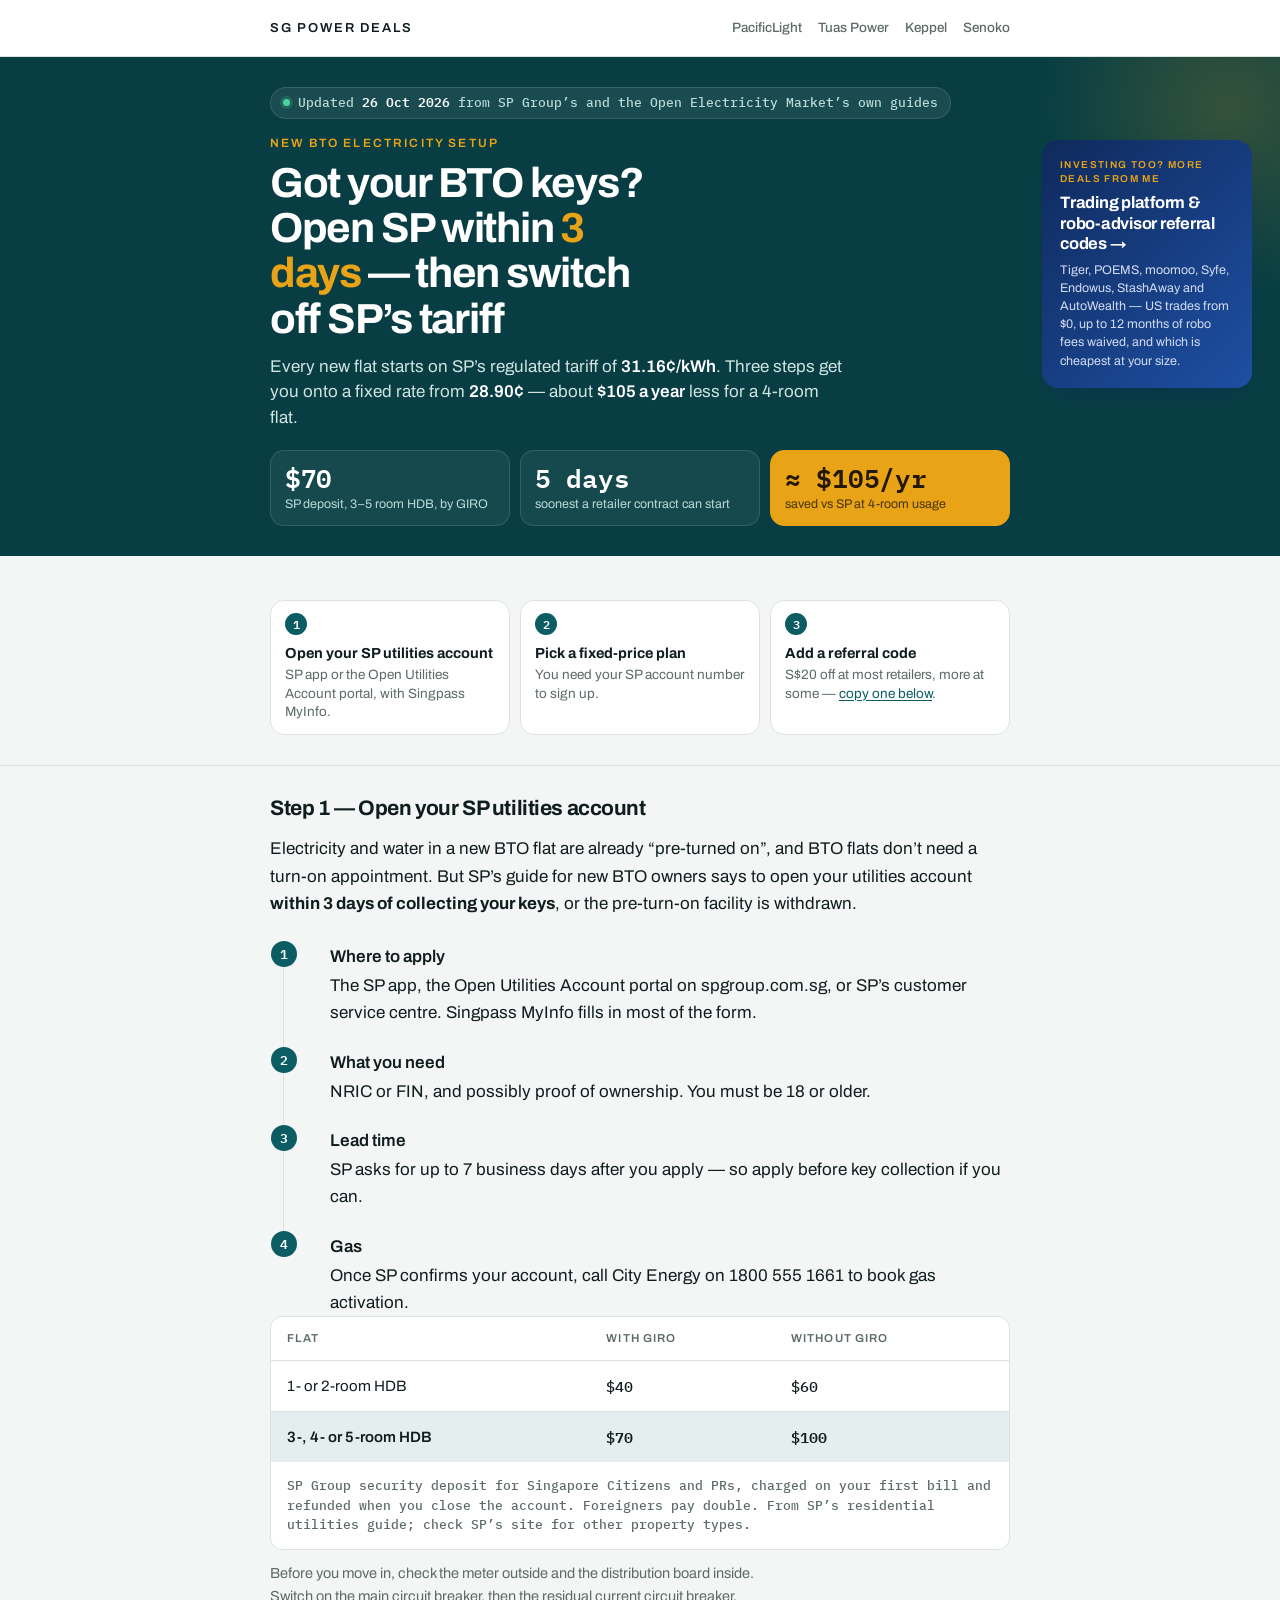
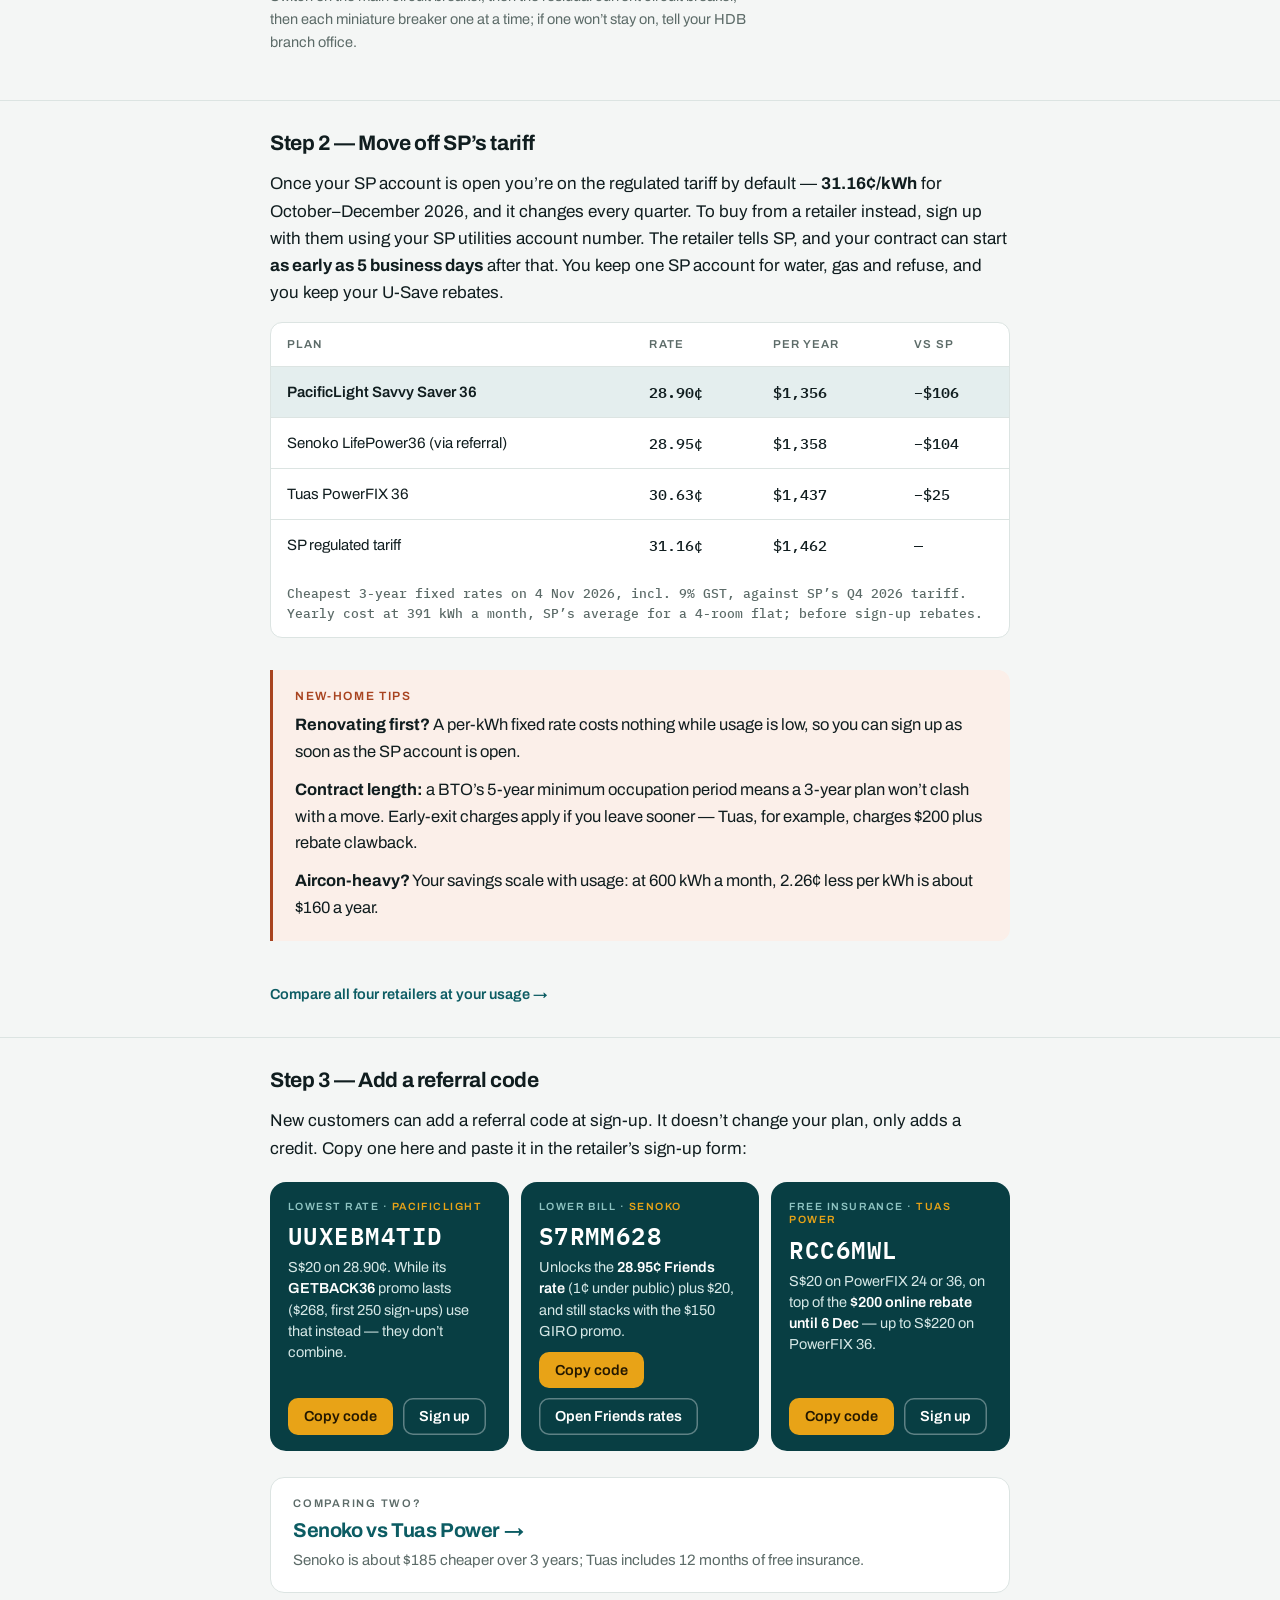
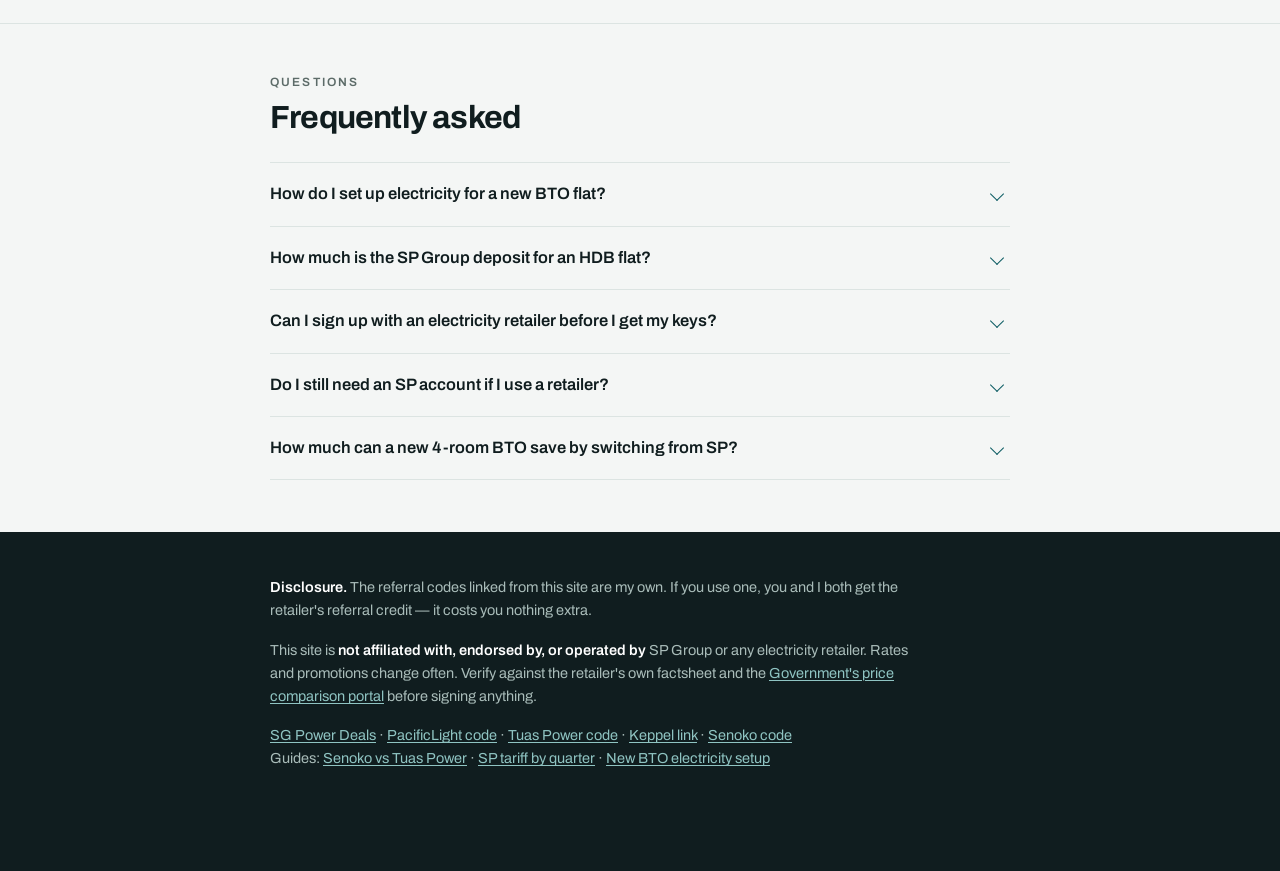
==== commit 370e0019: "BTO guide: copy-able code boxes in step 3" ====
--- a/bto-electricity-setup/index.html
+++ b/bto-electricity-setup/index.html
@@ -56,7 +56,7 @@
 
 <main>
 <section class="vsec"><div class="wrap">
-  <ol class="qsteps"><li><b>Open your SP utilities account</b>SP app or the Open Utilities Account portal, with Singpass MyInfo.</li><li><b>Pick a fixed-price plan</b>You need your SP account number to sign up.</li><li><b>Add a referral code</b>S$20 off at most retailers, more at some.</li></ol>
+  <ol class="qsteps"><li><b>Open your SP utilities account</b>SP app or the Open Utilities Account portal, with Singpass MyInfo.</li><li><b>Pick a fixed-price plan</b>You need your SP account number to sign up.</li><li><b>Add a referral code</b>S$20 off at most retailers, more at some — <a href="#codes">copy one below</a>.</li></ol>
 </div></section>
 
 <section class="vsec"><div class="wrap">
@@ -89,18 +89,31 @@
 </div></section>
 
 <section class="vsec"><div class="wrap">
-  <h2 class="sm">Step 3 — Add a referral code</h2>
-  <p>New customers can add a referral code at sign-up. It doesn’t change your plan, only adds a credit:</p>
-  <a class="also" href="/pacificlight-referral-code/">
-    <div class="k">Lowest rate</div>
-    <div class="h">PacificLight referral code →</div>
-    <div class="d">S$20 off with UUXEBM4TID on top of 28.90¢. Can’t be combined with its GETBACK36 promo — the page explains which to use.</div>
-  </a>
-  <a class="also" href="/senoko-energy-referral-code/">
-    <div class="k">Stacks with a promo</div>
-    <div class="h">Senoko Energy referral code →</div>
-    <div class="d">$20 off plus the Friends rate, 1¢ under Senoko’s public price, and up to $150 more by GIRO.</div>
-  </a>
+  <h2 class="sm" id="codes">Step 3 — Add a referral code</h2>
+  <p>New customers can add a referral code at sign-up. It doesn’t change your plan, only adds a credit. Copy one here and paste it in the retailer’s sign-up form:</p>
+  <div class="gcodes">
+    <div class="gc">
+      <div class="gk">Lowest rate · <b>PacificLight</b></div>
+      <div class="gv">UUXEBM4TID</div>
+      <p>S$20 on 28.90¢. While its <b>GETBACK36</b> promo lasts ($268, first 250 sign-ups) use that instead — they don’t combine.</p>
+      <div class="acts"><button class="b-copy" type="button" data-copy="UUXEBM4TID">Copy code</button><a class="b-go" href="https://www.pacificlight.com.sg/residential" rel="nofollow noopener" target="_blank">Sign up</a></div>
+      <div class="said" role="status" aria-live="polite"></div>
+    </div>
+    <div class="gc">
+      <div class="gk">Lower bill · <b>Senoko</b></div>
+      <div class="gv">S7RMM628</div>
+      <p>Unlocks the <b>28.95¢ Friends rate</b> (1¢ under public) plus $20, and still stacks with the $150 GIRO promo.</p>
+      <div class="acts"><button class="b-copy" type="button" data-copy="S7RMM628">Copy code</button><a class="b-go" href="https://senoko.sg/Refer" rel="nofollow sponsored noopener" target="_blank">Open Friends rates</a></div>
+      <div class="said" role="status" aria-live="polite"></div>
+    </div>
+    <div class="gc">
+      <div class="gk">Free insurance · <b>Tuas Power</b></div>
+      <div class="gv">RCC6MWL</div>
+      <p>S$20 on PowerFIX 24 or 36, on top of the <b>$200 online rebate until 6 Dec</b> — up to S$220 on PowerFIX 36.</p>
+      <div class="acts"><button class="b-copy" type="button" data-copy="RCC6MWL">Copy code</button><a class="b-go" href="https://www.savewithtuas.com/our-electricity-plans/" rel="nofollow noopener" target="_blank">Sign up</a></div>
+      <div class="said" role="status" aria-live="polite"></div>
+    </div>
+  </div>
   <a class="also" href="/senoko-vs-tuas-power/">
     <div class="k">Comparing two?</div>
     <div class="h">Senoko vs Tuas Power →</div>
--- a/style.css
+++ b/style.css
@@ -444,3 +444,15 @@
     max-height:calc(100vh - 160px);overflow-y:auto;scrollbar-width:none}
   .sidestack .sister{position:static;width:auto;margin:0}
 }
+
+/* guide-page code boxes (22 Nov 2026) — copy a code without leaving the guide */
+.gcodes{display:grid;gap:12px;grid-template-columns:repeat(auto-fit,minmax(220px,1fr));margin:20px 0 8px}
+.gc{background:var(--teal-deep);color:#fff;border-radius:16px;padding:18px 18px 16px;display:flex;flex-direction:column;gap:10px}
+.gc .gk{font:600 10.5px/1.3 var(--sans);letter-spacing:.14em;text-transform:uppercase;color:#8FC4C2}
+.gc .gk b{color:var(--amber);font-weight:600}
+.gc .gv{font:600 24px/1 var(--mono);letter-spacing:.06em}
+.gc p{margin:0;font-size:14.5px;line-height:1.45;color:#D5E7E6}
+.gc p b{color:#fff;font-weight:600}
+.gc .acts{margin-top:auto}
+.gc .acts>*{padding:11px 16px;font-size:14.5px}
+.gc .said{margin-top:0}
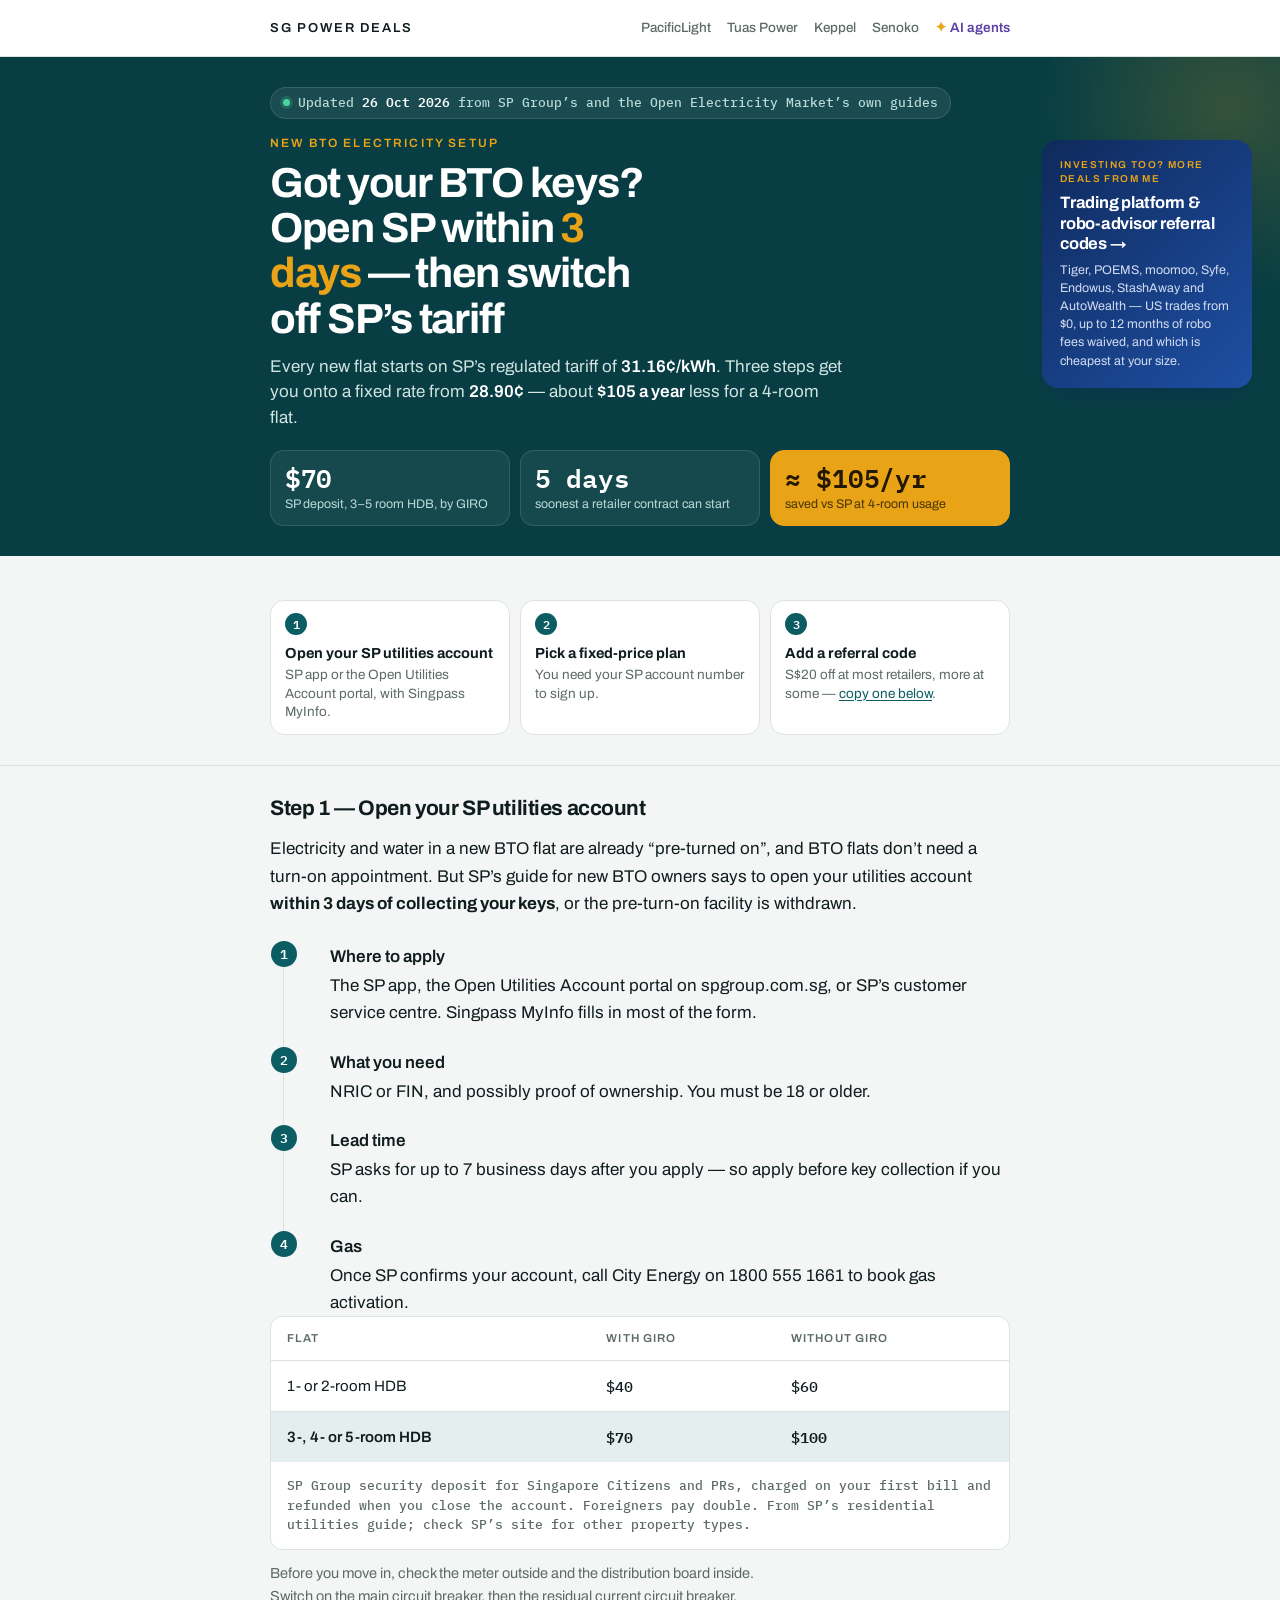
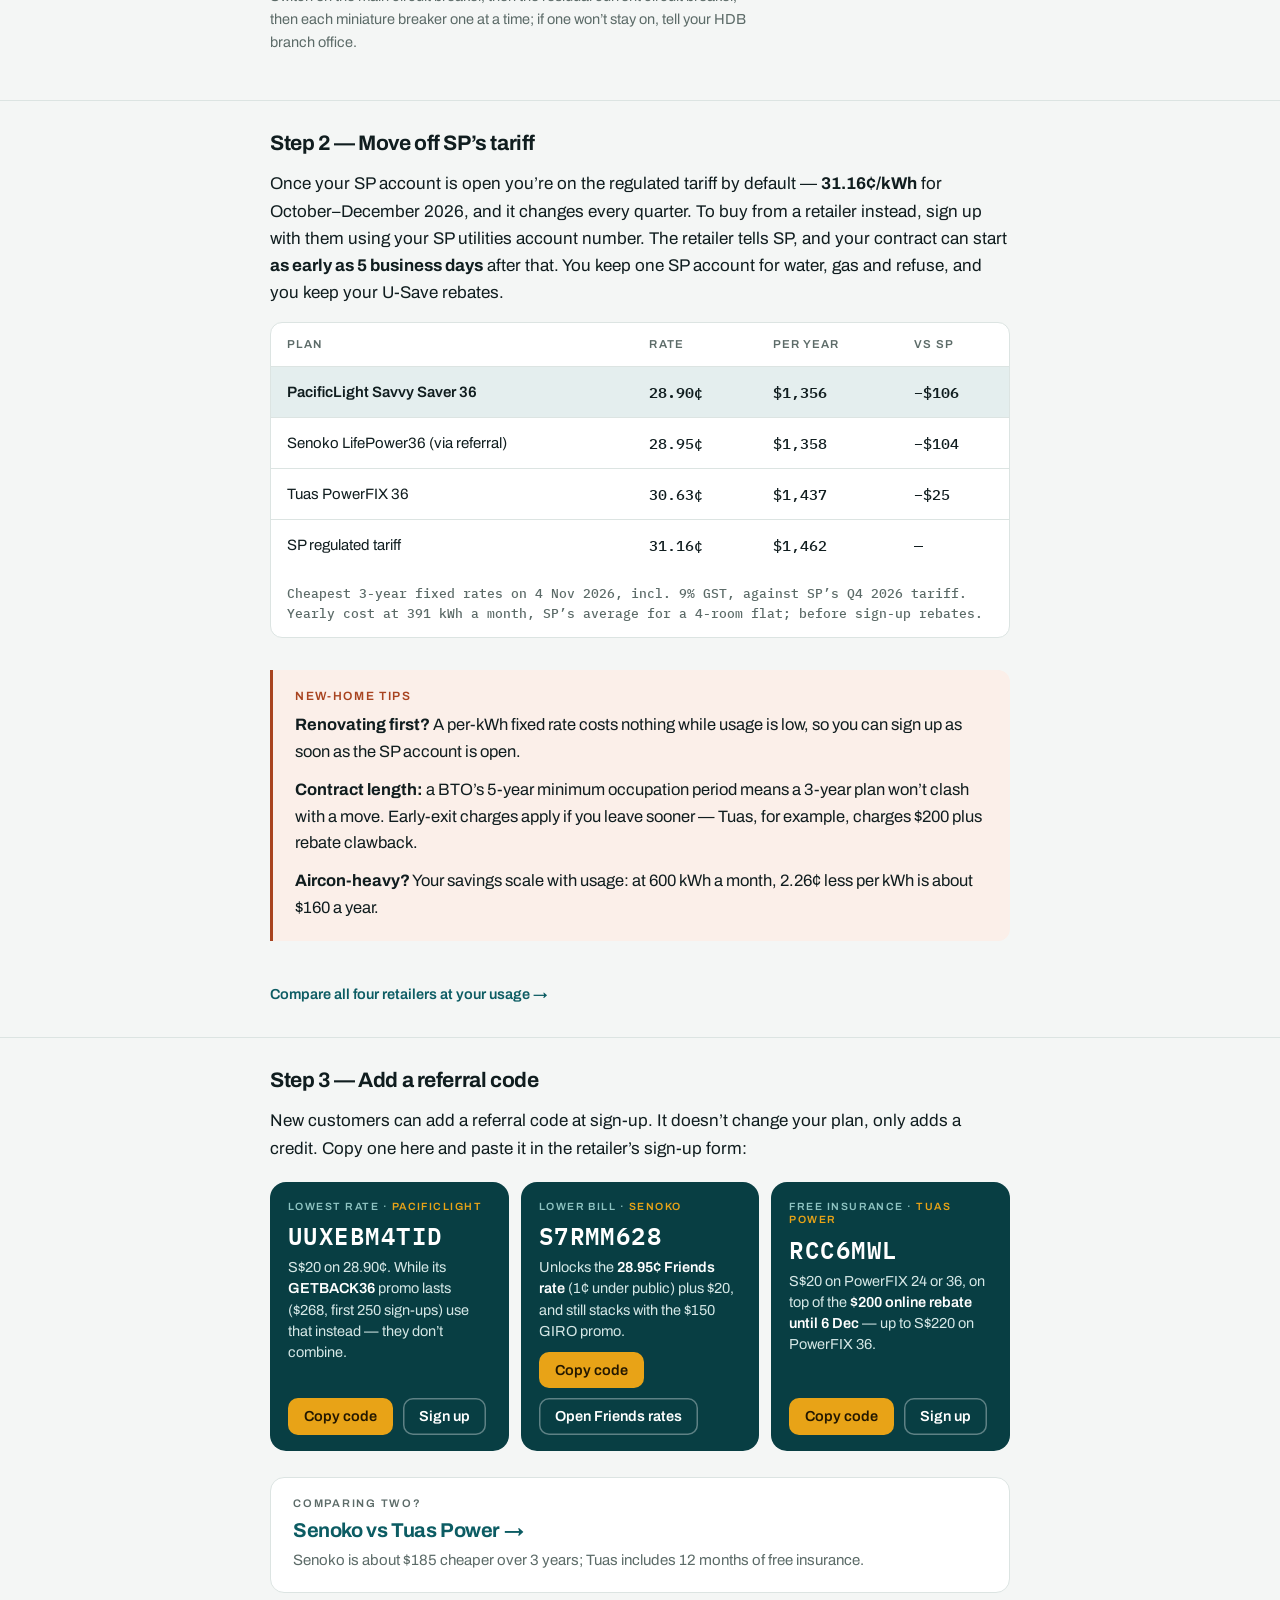
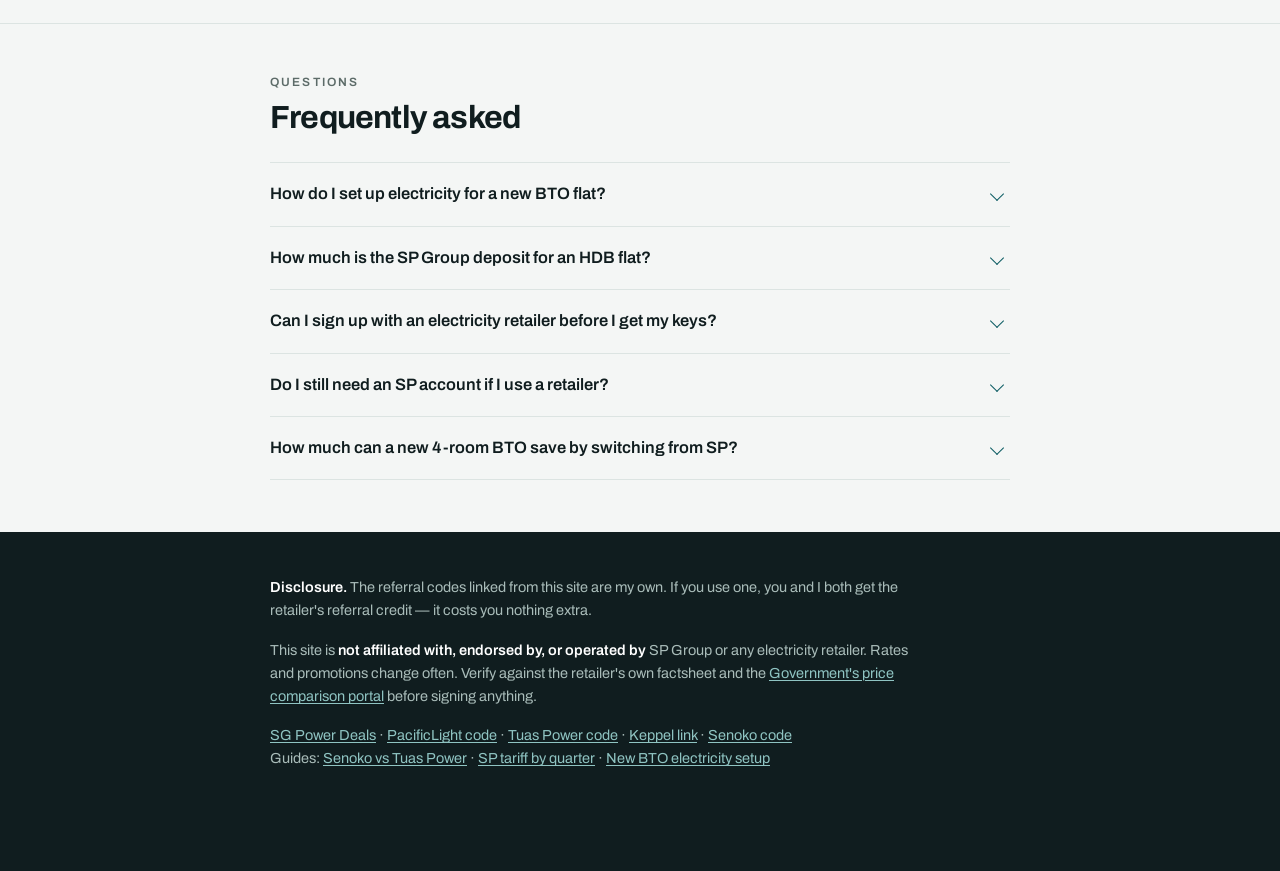
==== commit 9d6e811f: "Top nav: AI agents link" ====
--- a/bto-electricity-setup/index.html
+++ b/bto-electricity-setup/index.html
@@ -43,6 +43,7 @@
     <a href="/tuas-power-referral-code/">Tuas Power</a>
     <a href="/keppel-electric-referral-code/">Keppel</a>
     <a href="/senoko-energy-referral-code/">Senoko</a>
+    <a class="nav-ai" href="/personal-ai-agents/">AI agents</a>
   </nav>
 </div></div>
 
--- a/style.css
+++ b/style.css
@@ -456,3 +456,52 @@
 .gc .acts{margin-top:auto}
 .gc .acts>*{padding:11px 16px;font-size:14.5px}
 .gc .said{margin-top:0}
+
+/* comparison board: copy-able codes in each row (27 Nov 2026) */
+.board .row .rcodes{grid-column:2/-1;display:flex;flex-wrap:wrap;gap:8px;margin-top:-2px}
+.rc{display:inline-flex;align-items:center;gap:8px;border:1.5px dashed #9DB8B5;background:var(--card);border-radius:9px;
+  padding:7px 10px;font:500 12px/1.2 var(--sans);color:var(--muted);cursor:pointer;text-decoration:none;text-align:left;
+  transition:background .12s ease,border-color .12s ease}
+.rc b{font:600 14px/1 var(--mono);letter-spacing:.04em;color:var(--ink)}
+.rc em{font:600 12px/1 var(--sans);font-style:normal;color:var(--teal);padding-left:8px;border-left:1px solid var(--rule)}
+.rc:hover{background:var(--teal-pale);border-color:var(--teal)}
+.rc.mine{border:1.5px solid var(--amber);background:var(--amber-pale)}
+.rc.mine span{color:#6B4A00}
+.rc.mine:hover{background:#FBE7BD}
+.rc.done em{color:#2E7D5B}
+@media (max-width:520px){
+  .board .row .rcodes{grid-column:1/-1}
+  .rc{flex:1 1 100%;justify-content:space-between}
+  .rc span{flex:1}
+}
+
+/* hero: referral code next to each plan (27 Nov 2026) */
+.vhead{display:grid;grid-template-columns:1fr 132px;gap:6px;max-width:680px;margin:0 0 8px;
+  font:600 11px/1.2 var(--sans);letter-spacing:.14em;text-transform:uppercase;color:#8FC4C2}
+.vhead span:last-child{text-align:center;color:var(--amber)}
+.vrank li:not(.sp){display:grid;grid-template-columns:1fr 132px;gap:6px}
+.vrank li.sp{margin-right:138px}
+.vc{display:flex;flex-direction:column;justify-content:center;align-items:center;gap:4px;border-radius:12px;
+  border:1.5px dashed rgba(255,255,255,.55);background:rgba(255,255,255,.08);color:#fff;cursor:pointer;
+  font:600 13px/1.1 var(--sans);text-decoration:none;padding:8px 6px;text-align:center;transition:background .12s ease}
+.vc b{font:600 14px/1 var(--mono);letter-spacing:.04em}
+.vc small{font:500 10.5px/1 var(--sans);letter-spacing:.06em;text-transform:uppercase;color:#B9DAD8}
+.vc:hover{background:rgba(255,255,255,.18)}
+.vrank li>a.vc{display:flex;gap:4px;padding:8px 6px;border:1.5px dashed rgba(255,255,255,.55);background:rgba(255,255,255,.08);color:#fff}
+.vrank li>a.vc:hover{background:rgba(255,255,255,.18)}
+.vrank li.top .vc{background:var(--amber);border:1.5px solid var(--amber);color:#241800}
+.vrank li.top .vc small{color:#4A3500}
+.vrank li.top .vc:hover{filter:brightness(1.06)}
+@media (max-width:520px){
+  .vhead{grid-template-columns:1fr 104px;gap:5px;font-size:10px;letter-spacing:.1em}
+  .vrank li:not(.sp){grid-template-columns:1fr 104px;gap:5px}
+  .vrank li.sp{margin-right:109px}
+  .vc,.vrank li>a.vc{padding:6px 4px}
+  .vc b{font-size:12px;letter-spacing:.02em}
+  .vc small{font-size:9.5px}
+}
+
+/* top-nav link to the personal AI agents page (28 Nov 2026) */
+.mnav a.nav-ai{color:#5B3FA8;font-weight:600}
+.mnav a.nav-ai::before{content:"✦ ";color:var(--amber)}
+.mnav a.nav-ai:hover,.mnav a.nav-ai[aria-current="page"]{color:#2A1F4D}
